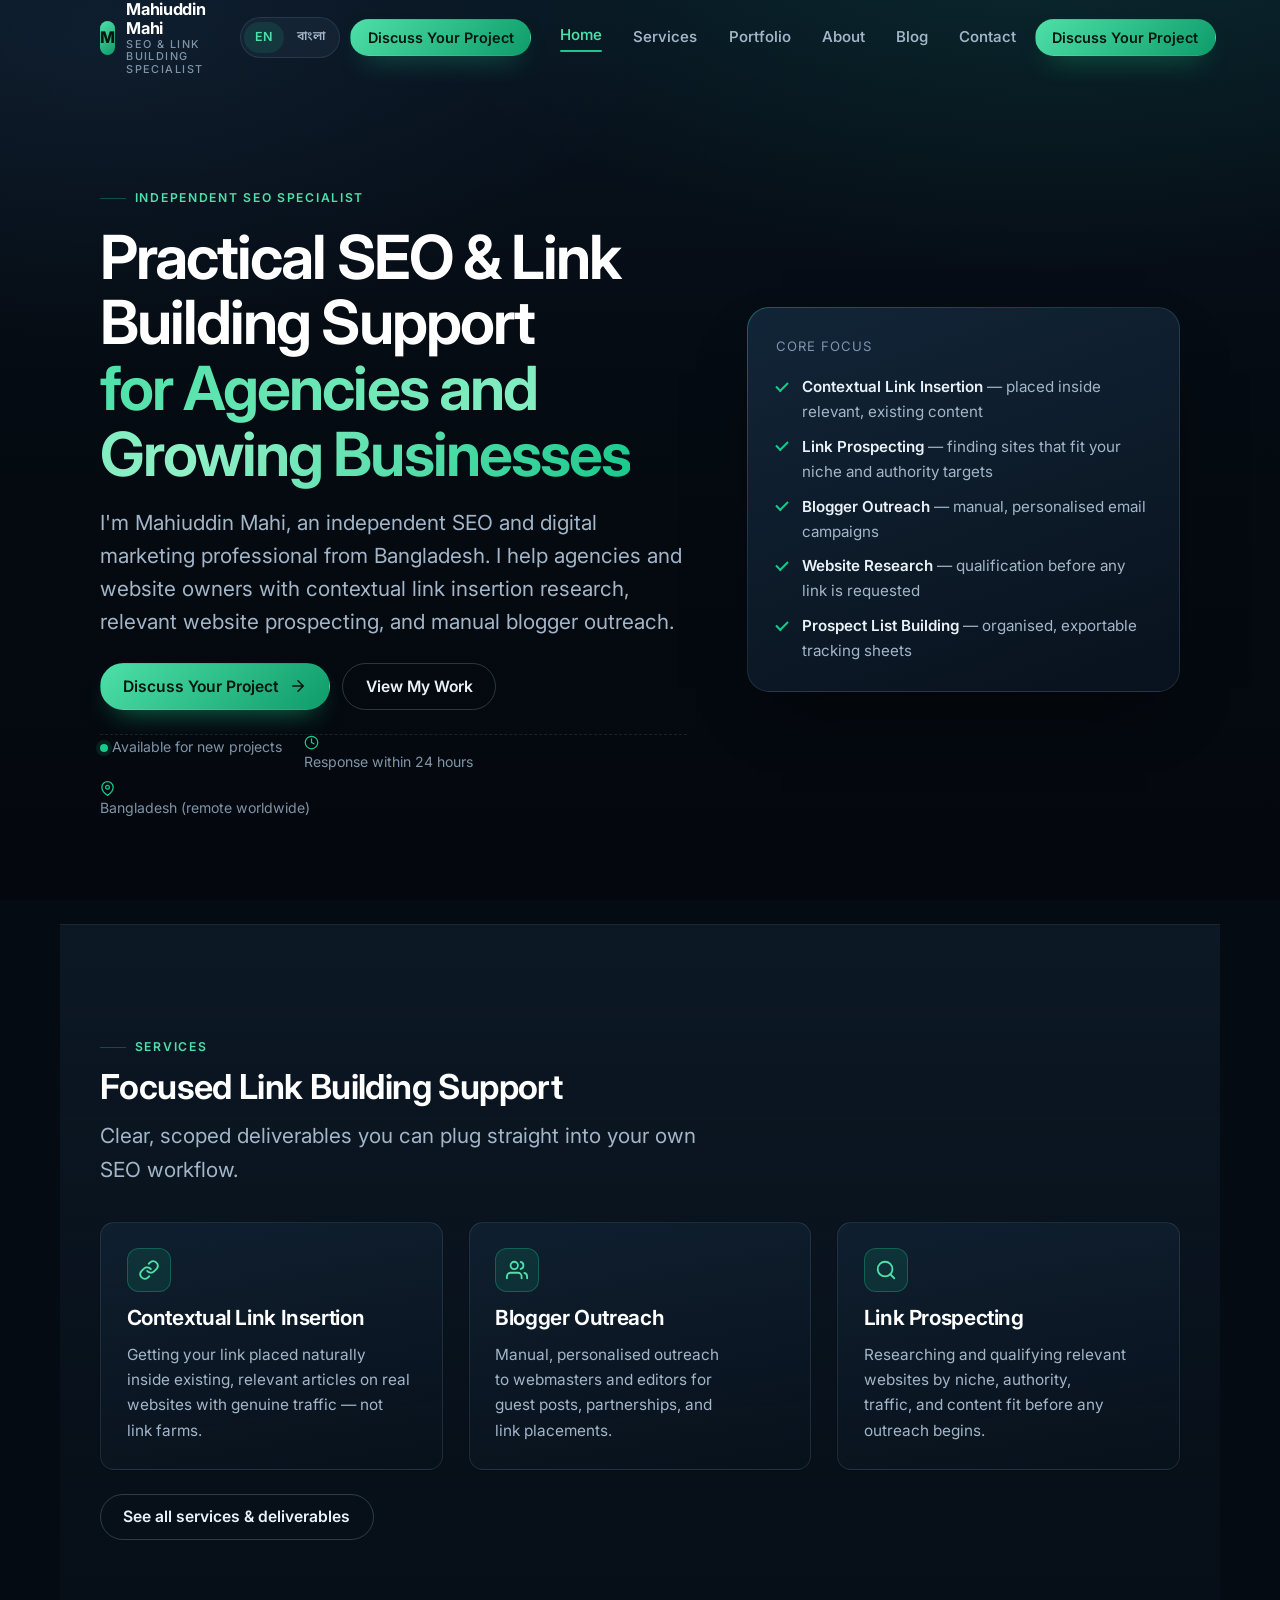
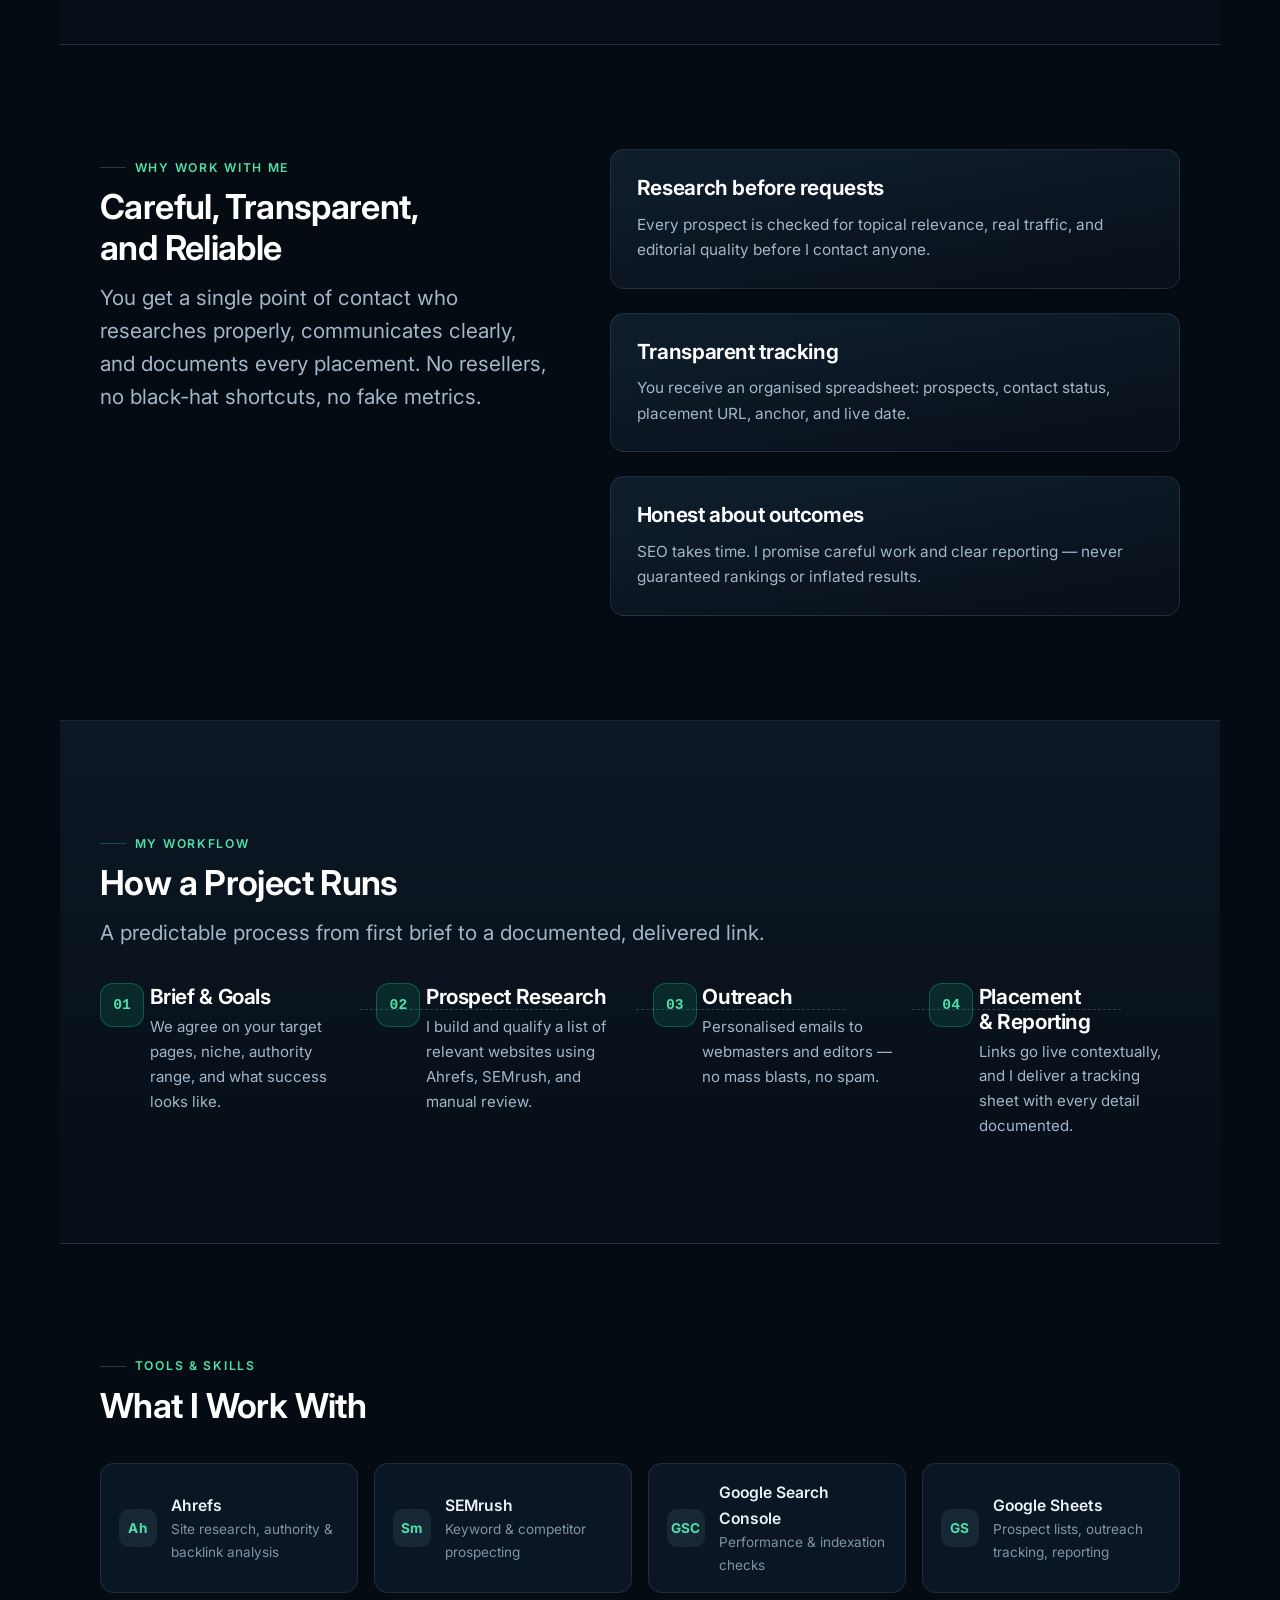
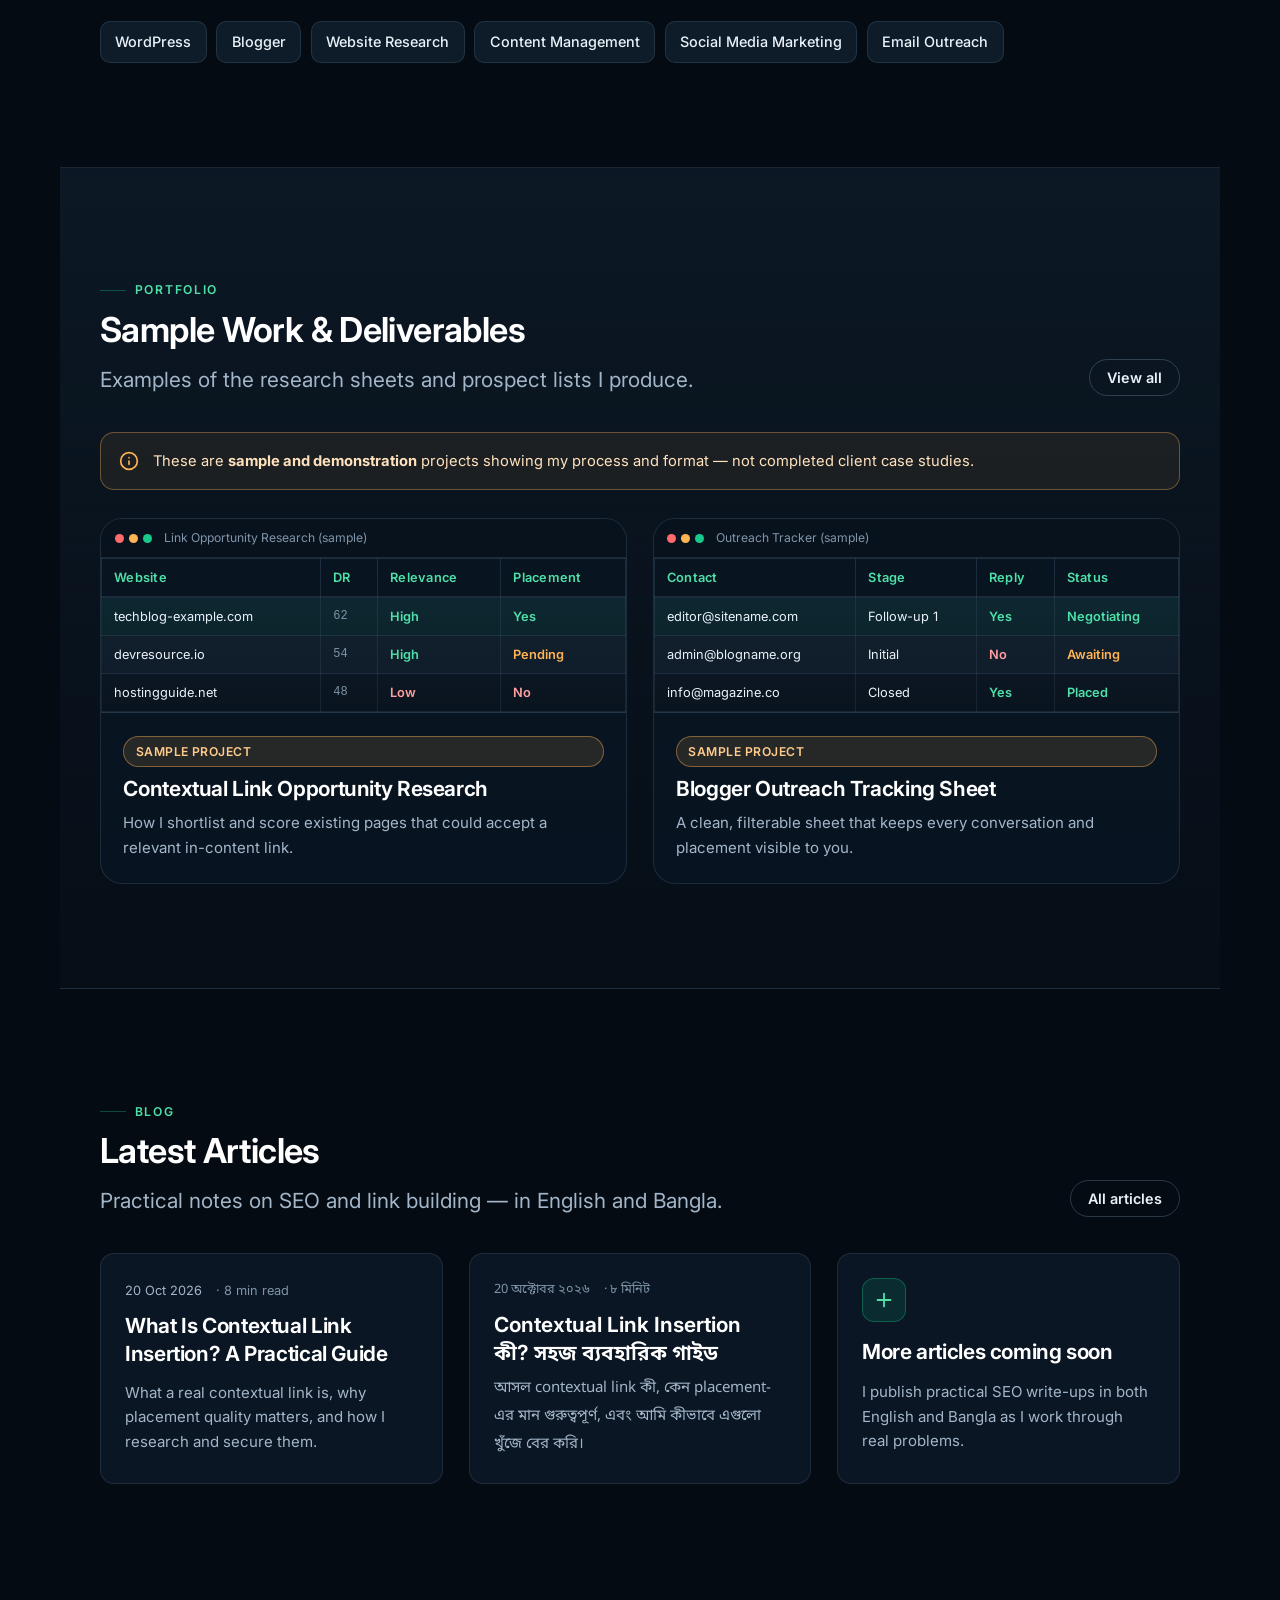
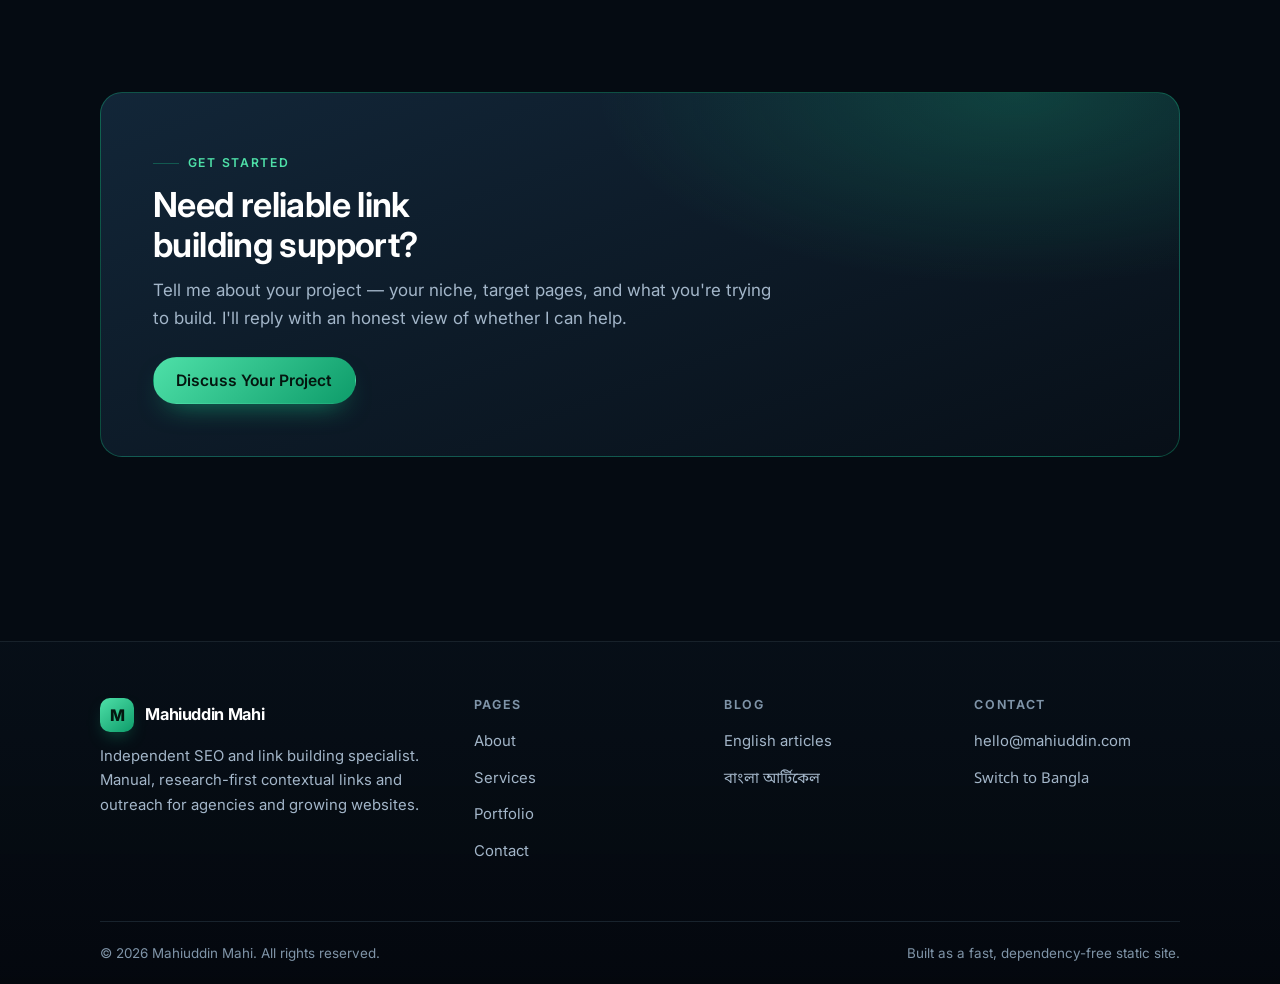
==== index.html @ 1b133613 "Add files via upload" ====
<!DOCTYPE html>
<html lang="en">
<head>
<meta charset="utf-8">
<meta name="viewport" content="width=device-width, initial-scale=1">
<title>Mahiuddin Mahi — SEO &amp; Contextual Link Building Specialist</title>
<meta name="description" content="Independent SEO and link building specialist in Bangladesh. Manual contextual link insertion, blogger outreach and link prospecting for agencies.">
<link rel="canonical" href="https://mahiuddin.com/">

<!-- hreflang for English and Bengali versions -->
<link rel="alternate" hreflang="en" href="https://mahiuddin.com/">
<link rel="alternate" hreflang="bn" href="https://mahiuddin.com/bn/">
<link rel="alternate" hreflang="x-default" href="https://mahiuddin.com/">

<!-- Open Graph -->
<meta property="og:type" content="website">
<meta property="og:url" content="https://mahiuddin.com/">
<meta property="og:title" content="Mahiuddin Mahi — SEO &amp; Contextual Link Building Specialist">
<meta property="og:description" content="Independent SEO and link building specialist. Manual contextual link insertion, blogger outreach, and link prospecting for agencies and growing websites.">
<meta property="og:image" content="https://mahiuddin.com/assets/images/og-image.png">
<meta property="og:image:width" content="2400">
<meta property="og:image:height" content="1260">
<meta property="og:locale" content="en_US">
<meta property="og:locale:alternate" content="bn_BD">
<meta property="og:site_name" content="Mahiuddin Mahi">

<!-- Twitter Card -->
<meta name="twitter:card" content="summary_large_image">
<meta name="twitter:title" content="Mahiuddin Mahi — SEO &amp; Contextual Link Building Specialist">
<meta name="twitter:description" content="Independent SEO and link building specialist. Manual contextual link insertion, blogger outreach, and link prospecting.">
<meta name="twitter:image" content="https://mahiuddin.com/assets/images/og-image.png">

<meta name="theme-color" content="#081320">

<!-- Favicon -->
<link rel="icon" type="image/svg+xml" href="/assets/icons/favicon.svg">

<!-- Structured data: Person + WebSite -->
<script type="application/ld+json">
{
  "@context": "https://schema.org",
  "@graph": [
    {
      "@type": "Person",
      "@id": "https://mahiuddin.com/#person",
      "name": "Mahiuddin Mahi",
      "url": "https://mahiuddin.com/",
      "jobTitle": "SEO and Link Building Specialist",
      "worksFor": { "@id": "https://mahiuddin.com/#website" },
      "knowsAbout": [
        "Contextual Link Insertion", "Link Building", "Blogger Outreach",
        "Link Prospecting", "SEO", "Digital Marketing"
      ]
    },
    {
      "@type": "WebSite",
      "@id": "https://mahiuddin.com/#website",
      "url": "https://mahiuddin.com/",
      "name": "Mahiuddin Mahi",
      "publisher": { "@id": "https://mahiuddin.com/#person" },
      "inLanguage": ["en", "bn"]
    }
  ]
}
</script>

<!-- Fonts -->
<link rel="preconnect" href="https://fonts.googleapis.com">
<link rel="preconnect" href="https://fonts.gstatic.com" crossorigin>
<link href="https://fonts.googleapis.com/css2?family=Inter:wght@400;500;600;700&family=Noto+Sans+Bengali:wght@400;500;600;700&display=swap" rel="stylesheet">

<!-- Stylesheet + scripts (deferred, no build) -->
<link rel="stylesheet" href="/assets/css/style.css">
<script src="/assets/js/config.js" defer></script>
<script src="/assets/js/main.js" defer></script>
</head>

<body>
<a class="skip-link" href="#main">Skip to content</a>

<header class="site-header">
  <nav class="container nav" aria-label="Main navigation">
    <a href="/" class="brand" aria-label="Mahiuddin Mahi — home">
      <span class="brand__mark">M</span>
      <span class="brand__text">
        Mahiuddin Mahi
        <span class="brand__role" data-site="role" data-site-text="visible">SEO &amp; Link Building</span>
      </span>
    </a>

    <div class="nav__actions">
      <span class="lang-switch">
        <a href="/" aria-current="true">EN</a>
        <a href="/bn/" lang="bn">বাংলা</a>
      </span>
      <a href="/contact/" class="btn btn--primary btn--sm">Discuss Your Project</a>
    </div>

    <button class="nav__toggle" aria-expanded="false" aria-controls="nav-list" aria-label="Toggle navigation menu">
      <svg class="icon-open" viewBox="0 0 24 24" fill="none" stroke="currentColor" stroke-width="2" stroke-linecap="round"><path d="M3 6h18M3 12h18M3 18h18"/></svg>
      <svg class="icon-close" viewBox="0 0 24 24" fill="none" stroke="currentColor" stroke-width="2" stroke-linecap="round"><path d="M6 6l12 12M18 6L6 18"/></svg>
    </button>

    <ul class="nav__list" id="nav-list">
      <li><a href="/" class="nav__link" aria-current="page">Home</a></li>
      <li><a href="/services/" class="nav__link">Services</a></li>
      <li><a href="/portfolio/" class="nav__link">Portfolio</a></li>
      <li><a href="/about/" class="nav__link">About</a></li>
      <li><a href="/blog/" class="nav__link">Blog</a></li>
      <li><a href="/contact/" class="nav__link">Contact</a></li>
      <li><a href="/contact/" class="btn btn--primary btn--sm nav__cta">Discuss Your Project</a></li>
      <li>
        <span class="lang-switch">
          <a href="/" aria-current="true">EN</a>
          <a href="/bn/" lang="bn">বাংলা</a>
        </span>
      </li>
    </ul>
  </nav>
</header>

<main id="main">

  <!-- ===== HERO ===== -->
  <section class="hero container">
    <div class="hero__grid">
      <div class="stack">
        <span class="eyebrow">Independent SEO Specialist</span>
        <h1>
          Practical SEO &amp; Link Building Support<br>
          <span class="highlight">for Agencies and Growing Businesses</span>
        </h1>
        <p class="lead">
          I'm Mahiuddin Mahi, an independent SEO and digital marketing professional from Bangladesh.
          I help agencies and website owners with contextual link insertion research, relevant website
          prospecting, and manual blogger outreach.
        </p>

        <div class="btn-row">
          <a href="/contact/" class="btn btn--primary">
            Discuss Your Project
            <svg viewBox="0 0 24 24" fill="none" stroke="currentColor" stroke-width="2" stroke-linecap="round"><path d="M5 12h14M12 5l7 7-7 7"/></svg>
          </a>
          <a href="/portfolio/" class="btn btn--ghost">View My Work</a>
        </div>

        <ul class="hero__meta" role="list">
          <li>
            <span class="status-dot"></span>
            <span>Available for new projects</span>
          </li>
          <li>
            <svg viewBox="0 0 24 24" fill="none" stroke="currentColor" stroke-width="2" stroke-linecap="round"><circle cx="12" cy="12" r="10"/><path d="M12 6v6l4 2"/></svg>
            <span>Response within 24 hours</span>
          </li>
          <li>
            <svg viewBox="0 0 24 24" fill="none" stroke="currentColor" stroke-width="2" stroke-linecap="round"><path d="M21 10c0 7-9 13-9 13s-9-6-9-13a9 9 0 0118 0z"/><circle cx="12" cy="10" r="3"/></svg>
            <span>Bangladesh (remote worldwide)</span>
          </li>
        </ul>
      </div>

      <aside class="hero__panel" aria-label="Focus areas">
        <div class="hero__panel-head">
          <span>Core Focus</span>
        </div>
        <ul class="list-check" role="list">
          <li><strong>Contextual Link Insertion</strong> — placed inside relevant, existing content</li>
          <li><strong>Link Prospecting</strong> — finding sites that fit your niche and authority targets</li>
          <li><strong>Blogger Outreach</strong> — manual, personalised email campaigns</li>
          <li><strong>Website Research</strong> — qualification before any link is requested</li>
          <li><strong>Prospect List Building</strong> — organised, exportable tracking sheets</li>
        </ul>
      </aside>
    </div>
  </section>

  <!-- ===== SERVICES OVERVIEW ===== -->
  <section class="section section--alt container" aria-labelledby="services-heading">
    <div class="section-head">
      <span class="eyebrow">Services</span>
      <h2 id="services-heading">Focused Link Building Support</h2>
      <p class="lead">Clear, scoped deliverables you can plug straight into your own SEO workflow.</p>
    </div>

    <div class="grid grid--3">
      <article class="card card--hover">
        <div class="card__icon">
          <svg viewBox="0 0 24 24" fill="none" stroke="currentColor" stroke-width="2" stroke-linecap="round"><path d="M10 13a5 5 0 007.5.5l3-3a5 5 0 00-7-7l-1.7 1.7"/><path d="M14 11a5 5 0 00-7.5-.5l-3 3a5 5 0 007 7l1.7-1.7"/></svg>
        </div>
        <h3>Contextual Link Insertion</h3>
        <p>Getting your link placed naturally inside existing, relevant articles on real websites with genuine traffic — not link farms.</p>
      </article>

      <article class="card card--hover">
        <div class="card__icon">
          <svg viewBox="0 0 24 24" fill="none" stroke="currentColor" stroke-width="2" stroke-linecap="round"><path d="M17 21v-2a4 4 0 00-4-4H5a4 4 0 00-4 4v2"/><circle cx="9" cy="7" r="4"/><path d="M23 21v-2a4 4 0 00-3-3.87M16 3.13a4 4 0 010 7.75"/></svg>
        </div>
        <h3>Blogger Outreach</h3>
        <p>Manual, personalised outreach to webmasters and editors for guest posts, partnerships, and link placements.</p>
      </article>

      <article class="card card--hover">
        <div class="card__icon">
          <svg viewBox="0 0 24 24" fill="none" stroke="currentColor" stroke-width="2" stroke-linecap="round"><circle cx="11" cy="11" r="8"/><path d="M21 21l-4.35-4.35"/></svg>
        </div>
        <h3>Link Prospecting</h3>
        <p>Researching and qualifying relevant websites by niche, authority, traffic, and content fit before any outreach begins.</p>
      </article>
    </div>

    <div class="btn-row">
      <a href="/services/" class="btn btn--ghost">See all services &amp; deliverables</a>
    </div>
  </section>

  <!-- ===== WHY WORK WITH ME ===== -->
  <section class="section container" aria-labelledby="why-heading">
    <div class="split split--46">
      <div class="section-head">
        <span class="eyebrow">Why Work With Me</span>
        <h2 id="why-heading">Careful, Transparent, and Reliable</h2>
        <p class="lead">
          You get a single point of contact who researches properly, communicates clearly,
          and documents every placement. No resellers, no black-hat shortcuts, no fake metrics.
        </p>
      </div>

      <div class="stack-lg">
        <article class="card">
          <h3>Research before requests</h3>
          <p>Every prospect is checked for topical relevance, real traffic, and editorial quality before I contact anyone.</p>
        </article>
        <article class="card">
          <h3>Transparent tracking</h3>
          <p>You receive an organised spreadsheet: prospects, contact status, placement URL, anchor, and live date.</p>
        </article>
        <article class="card">
          <h3>Honest about outcomes</h3>
          <p>SEO takes time. I promise careful work and clear reporting — never guaranteed rankings or inflated results.</p>
        </article>
      </div>
    </div>
  </section>

  <!-- ===== WORKFLOW ===== -->
  <section class="section section--alt container" aria-labelledby="process-heading">
    <div class="section-head">
      <span class="eyebrow">My Workflow</span>
      <h2 id="process-heading">How a Project Runs</h2>
      <p class="lead">A predictable process from first brief to a documented, delivered link.</p>
    </div>

    <ol class="process" role="list">
      <li class="process__item">
        <span class="process__num" aria-hidden="true"></span>
        <h3>Brief &amp; Goals</h3>
        <p>We agree on your target pages, niche, authority range, and what success looks like.</p>
      </li>
      <li class="process__item">
        <span class="process__num" aria-hidden="true"></span>
        <h3>Prospect Research</h3>
        <p>I build and qualify a list of relevant websites using Ahrefs, SEMrush, and manual review.</p>
      </li>
      <li class="process__item">
        <span class="process__num" aria-hidden="true"></span>
        <h3>Outreach</h3>
        <p>Personalised emails to webmasters and editors — no mass blasts, no spam.</p>
      </li>
      <li class="process__item">
        <span class="process__num" aria-hidden="true"></span>
        <h3>Placement &amp; Reporting</h3>
        <p>Links go live contextually, and I deliver a tracking sheet with every detail documented.</p>
      </li>
    </ol>
  </section>

  <!-- ===== TOOLS & SKILLS ===== -->
  <section class="section container" aria-labelledby="tools-heading">
    <div class="section-head">
      <span class="eyebrow">Tools &amp; Skills</span>
      <h2 id="tools-heading">What I Work With</h2>
    </div>

    <div class="tools">
      <div class="tool">
        <span class="tool__mark">Ah</span>
        <div>
          <div class="tool__name">Ahrefs</div>
          <div class="tool__use">Site research, authority &amp; backlink analysis</div>
        </div>
      </div>
      <div class="tool">
        <span class="tool__mark">Sm</span>
        <div>
          <div class="tool__name">SEMrush</div>
          <div class="tool__use">Keyword &amp; competitor prospecting</div>
        </div>
      </div>
      <div class="tool">
        <span class="tool__mark">GSC</span>
        <div>
          <div class="tool__name">Google Search Console</div>
          <div class="tool__use">Performance &amp; indexation checks</div>
        </div>
      </div>
      <div class="tool">
        <span class="tool__mark">GS</span>
        <div>
          <div class="tool__name">Google Sheets</div>
          <div class="tool__use">Prospect lists, outreach tracking, reporting</div>
        </div>
      </div>
    </div>

    <ul class="chip-group" role="list" aria-label="Additional skills" style="margin-top: 1.75rem;">
      <li class="chip">WordPress</li>
      <li class="chip">Blogger</li>
      <li class="chip">Website Research</li>
      <li class="chip">Content Management</li>
      <li class="chip">Social Media Marketing</li>
      <li class="chip">Email Outreach</li>
    </ul>
  </section>

  <!-- ===== PORTFOLIO PREVIEW ===== -->
  <section class="section section--alt container" aria-labelledby="portfolio-heading">
    <div class="section-head section-head--split">
      <div>
        <span class="eyebrow">Portfolio</span>
        <h2 id="portfolio-heading">Sample Work &amp; Deliverables</h2>
        <p class="lead">Examples of the research sheets and prospect lists I produce.</p>
      </div>
      <a href="/portfolio/" class="btn btn--ghost btn--sm">View all</a>
    </div>

    <div class="note">
      <svg viewBox="0 0 24 24" fill="none" stroke="currentColor" stroke-width="2" stroke-linecap="round"><circle cx="12" cy="12" r="10"/><path d="M12 16v-4M12 8h.01"/></svg>
      <span>These are <strong>sample and demonstration</strong> projects showing my process and format — not completed client case studies.</span>
    </div>

    <div class="grid grid--2" style="margin-top: 1.75rem;">
      <article class="work-card">
        <div class="sheet">
          <div class="sheet__bar">
            <span class="sheet__dots"><i></i><i></i><i></i></span>
            Link Opportunity Research (sample)
          </div>
          <div class="sheet__scroll">
            <table>
              <caption>Sample contextual link opportunity research spreadsheet</caption>
              <thead>
                <tr><th>Website</th><th>DR</th><th>Relevance</th><th>Placement</th></tr>
              </thead>
              <tbody>
                <tr class="row-hl"><td>techblog-example.com</td><td class="num">62</td><td class="yes">High</td><td class="yes">Yes</td></tr>
                <tr><td>devresource.io</td><td class="num">54</td><td class="yes">High</td><td class="maybe">Pending</td></tr>
                <tr><td>hostingguide.net</td><td class="num">48</td><td class="no">Low</td><td class="no">No</td></tr>
              </tbody>
            </table>
          </div>
        </div>
        <div class="work-card__body">
          <span class="badge badge--sample">Sample Project</span>
          <h3>Contextual Link Opportunity Research</h3>
          <p>How I shortlist and score existing pages that could accept a relevant in-content link.</p>
        </div>
      </article>

      <article class="work-card">
        <div class="sheet">
          <div class="sheet__bar">
            <span class="sheet__dots"><i></i><i></i><i></i></span>
            Outreach Tracker (sample)
          </div>
          <div class="sheet__scroll">
            <table>
              <caption>Sample blogger outreach tracking spreadsheet</caption>
              <thead>
                <tr><th>Contact</th><th>Stage</th><th>Reply</th><th>Status</th></tr>
              </thead>
              <tbody>
                <tr class="row-hl"><td>editor@sitename.com</td><td>Follow-up 1</td><td class="yes">Yes</td><td class="yes">Negotiating</td></tr>
                <tr><td>admin@blogname.org</td><td>Initial</td><td class="no">No</td><td class="maybe">Awaiting</td></tr>
                <tr><td>info@magazine.co</td><td>Closed</td><td class="yes">Yes</td><td class="yes">Placed</td></tr>
              </tbody>
            </table>
          </div>
        </div>
        <div class="work-card__body">
          <span class="badge badge--sample">Sample Project</span>
          <h3>Blogger Outreach Tracking Sheet</h3>
          <p>A clean, filterable sheet that keeps every conversation and placement visible to you.</p>
        </div>
      </article>
    </div>
  </section>

  <!-- ===== LATEST FROM THE BLOG ===== -->
  <section class="section container" aria-labelledby="blog-heading">
    <div class="section-head section-head--split">
      <div>
        <span class="eyebrow">Blog</span>
        <h2 id="blog-heading">Latest Articles</h2>
        <p class="lead">Practical notes on SEO and link building — in English and Bangla.</p>
      </div>
      <a href="/blog/" class="btn btn--ghost btn--sm">All articles</a>
    </div>

    <div class="grid grid--3">
      <article class="post-card">
        <div class="post-meta">
          <time datetime="2026-10-20">20 Oct 2026</time>
          <span>· 8 min read</span>
        </div>
        <h3><a href="/blog/contextual-link-insertion/">What Is Contextual Link Insertion? A Practical Guide</a></h3>
        <p>What a real contextual link is, why placement quality matters, and how I research and secure them.</p>
      </article>

      <article class="post-card" lang="bn">
        <div class="post-meta">
          <span>20 অক্টোবর ২০২৬</span>
          <span>· ৮ মিনিট</span>
        </div>
        <h3><a href="/bn/blog/contextual-link-insertion/">Contextual Link Insertion কী? সহজ ব্যবহারিক গাইড</a></h3>
        <p>আসল contextual link কী, কেন placement-এর মান গুরুত্বপূর্ণ, এবং আমি কীভাবে এগুলো খুঁজে বের করি।</p>
      </article>

      <article class="post-card">
        <div class="card__icon">
          <svg viewBox="0 0 24 24" fill="none" stroke="currentColor" stroke-width="2" stroke-linecap="round"><path d="M12 5v14M5 12h14"/></svg>
        </div>
        <h3>More articles coming soon</h3>
        <p>I publish practical SEO write-ups in both English and Bangla as I work through real problems.</p>
      </article>
    </div>
  </section>

  <!-- ===== FINAL CONTACT CTA ===== -->
  <section class="section container">
    <div class="cta-band">
      <span class="eyebrow">Get Started</span>
      <h2 style="margin-block: 0.7rem 0;">Need reliable link building support?</h2>
      <p>Tell me about your project — your niche, target pages, and what you're trying to build. I'll reply with an honest view of whether I can help.</p>
      <div class="btn-row">
        <a href="/contact/" class="btn btn--primary">Discuss Your Project</a>
        <a href="https://www.fiverr.com/" class="btn btn--ghost" data-social="fiverrUrl" data-hide-if-empty rel="noopener nofollow">Order via Fiverr</a>
      </div>
    </div>
  </section>

</main>

<footer class="site-footer">
  <div class="container">
    <div class="footer__grid">
      <div class="footer__about">
        <a href="/" class="brand">
          <span class="brand__mark">M</span>
          <span class="brand__text">Mahiuddin Mahi</span>
        </a>
        <p>Independent SEO and link building specialist. Manual, research-first contextual links and outreach for agencies and growing websites.</p>
      </div>

      <div class="footer">
        <h3>Pages</h3>
        <ul class="footer__links">
          <li><a href="/about/">About</a></li>
          <li><a href="/services/">Services</a></li>
          <li><a href="/portfolio/">Portfolio</a></li>
          <li><a href="/contact/">Contact</a></li>
        </ul>
      </div>

      <div class="footer">
        <h3>Blog</h3>
        <ul class="footer__links">
          <li><a href="/blog/">English articles</a></li>
          <li><a href="/bn/blog/" lang="bn">বাংলা আর্টিকেল</a></li>
        </ul>
      </div>

      <div class="footer">
        <h3>Contact</h3>
        <ul class="footer__links">
          <li><a href="mailto:hello@mahiuddin.com" data-site="email" data-site-text="visible">hello@mahiuddin.com</a></li>
          <li><a href="https://www.fiverr.com/" data-social="fiverrUrl" data-hide-if-empty rel="noopener nofollow">Fiverr profile</a></li>
          <li><a href="/bn/" lang="bn">Switch to Bangla</a></li>
        </ul>
      </div>
    </div>

    <div class="footer__bottom">
      <p>© <span data-year>2026</span> Mahiuddin Mahi. All rights reserved.</p>
      <p>Built as a fast, dependency-free static site.</p>
    </div>
  </div>
</footer>

</body>
</html>
---- assets/css/style.css ----
/* ==========================================================================
   Mahiuddin Mahi — SEO & Link Building consultant site
   Single stylesheet, mobile-first. Sections:
   1 Tokens  2 Reset  3 Base type  4 Layout  5 Buttons/badges  6 Header/nav
   7 Hero  8 Cards/services  9 Why-me + process  10 Tools  11 Portfolio/sheets
   12 Blog  13 Article  14 Contact form  15 Footer  16 404/misc  17 Motion
   ========================================================================== */

/* --------------------------------------------------------------------------
   1. Design tokens
   -------------------------------------------------------------------------- */
:root {
  /* Surfaces */
  --navy-950: #050b12;
  --navy-900: #081320;
  --navy-850: #0b1a29;
  --navy-800: #0f2233;
  --surface: #0d1b2a;
  --surface-2: #122334;
  --border: rgba(151, 187, 220, 0.14);
  --border-strong: rgba(151, 187, 220, 0.26);

  /* Text */
  --text: #eaf2f9;
  --text-muted: #a3b6c9;
  --text-dim: #7f94a8;

  /* Accent */
  --accent: #17c98b;
  --accent-bright: #4ee0a8;
  --accent-deep: #0e9c6a;
  --accent-soft: rgba(23, 201, 139, 0.12);
  --accent-line: rgba(23, 201, 139, 0.32);

  /* Support (used sparingly) */
  --info: #6bb8ff;
  --warn: #ffb454;

  /* Type */
  --font-body: "Inter", "Noto Sans Bengali", -apple-system, BlinkMacSystemFont,
    "Segoe UI", Roboto, Helvetica, Arial, sans-serif;
  --font-display: "Inter", "Noto Sans Bengali", -apple-system, BlinkMacSystemFont,
    "Segoe UI", Roboto, Helvetica, Arial, sans-serif;
  --font-bengali: "Noto Sans Bengali", "Inter", sans-serif;
  --font-mono: "JetBrains Mono", ui-monospace, SFMono-Regular, Menlo, Consolas, monospace;

  --step--1: clamp(0.83rem, 0.8rem + 0.1vw, 0.89rem);
  --step-0: clamp(1rem, 0.97rem + 0.15vw, 1.06rem);
  --step-1: clamp(1.12rem, 1.06rem + 0.3vw, 1.3rem);
  --step-2: clamp(1.3rem, 1.18rem + 0.6vw, 1.65rem);
  --step-3: clamp(1.55rem, 1.32rem + 1.1vw, 2.15rem);
  --step-4: clamp(1.9rem, 1.5rem + 1.9vw, 2.9rem);
  --step-5: clamp(2.2rem, 1.6rem + 2.9vw, 3.8rem);

  /* Spacing */
  --sp-2xs: 0.375rem;
  --sp-xs: 0.625rem;
  --sp-sm: 1rem;
  --sp-md: 1.5rem;
  --sp-lg: 2.25rem;
  --sp-xl: 3.25rem;
  --sp-2xl: 4.75rem;

  /* Radius & shadow */
  --radius-sm: 8px;
  --radius: 14px;
  --radius-lg: 22px;
  --shadow-sm: 0 1px 2px rgba(0, 0, 0, 0.28);
  --shadow: 0 14px 34px -18px rgba(0, 0, 0, 0.65);
  --shadow-lg: 0 30px 70px -35px rgba(0, 0, 0, 0.8);

  /* Layout */
  --container: 1160px;
  --container-narrow: 780px;
  --gutter: clamp(1.15rem, 1rem + 2.2vw, 2.5rem);
  --header-h: 70px;
}

/* --------------------------------------------------------------------------
   2. Reset
   -------------------------------------------------------------------------- */
*,
*::before,
*::after { box-sizing: border-box; }

* { margin: 0; }

html {
  -webkit-text-size-adjust: 100%;
  scroll-behavior: smooth;
  scroll-padding-top: calc(var(--header-h) + 24px);
}

body {
  min-height: 100vh;
  background-color: var(--navy-950);
  color: var(--text);
  font-family: var(--font-body);
  font-size: var(--step-0);
  line-height: 1.65;
  font-weight: 400;
  -webkit-font-smoothing: antialiased;
  text-rendering: optimizeLegibility;
  overflow-x: hidden;
}

/* Ambient page glow — one fixed layer, no extra requests */
body::before {
  content: "";
  position: fixed;
  inset: 0;
  z-index: -1;
  pointer-events: none;
  background:
    radial-gradient(1100px 620px at 82% -12%, rgba(23, 201, 139, 0.13), transparent 62%),
    radial-gradient(900px 520px at 8% 4%, rgba(107, 184, 255, 0.07), transparent 60%),
    linear-gradient(180deg, var(--navy-900) 0%, var(--navy-950) 42%, #04080e 100%);
}

img,
svg,
video {
  display: block;
  max-width: 100%;
  height: auto;
}

input,
button,
select,
textarea {
  font: inherit;
  color: inherit;
}

button { background: none; border: 0; cursor: pointer; }

ul[class],
ol[class] { list-style: none; padding: 0; }

a { color: var(--accent-bright); text-decoration-color: var(--accent-line); }
a:hover { color: #7cf3c4; }

h1, h2, h3, h4 {
  font-family: var(--font-display);
  font-weight: 650;
  line-height: 1.18;
  letter-spacing: -0.018em;
  color: #fff;
  text-wrap: balance;
}

p { text-wrap: pretty; }

/* --------------------------------------------------------------------------
   3. Base typography helpers
   -------------------------------------------------------------------------- */
[lang="bn"],
.lang-bn {
  font-family: var(--font-bengali);
  line-height: 1.85;
  letter-spacing: 0;
}
[lang="bn"] h1, [lang="bn"] h2, [lang="bn"] h3, [lang="bn"] h4 { letter-spacing: 0; }

.lead {
  font-size: var(--step-1);
  color: var(--text-muted);
  line-height: 1.6;
  max-width: 62ch;
}

.muted { color: var(--text-muted); }
.dim { color: var(--text-dim); }
.nowrap { white-space: nowrap; }
.mono { font-family: var(--font-mono); font-size: 0.92em; }
.accent-text { color: var(--accent-bright); }

.eyebrow {
  display: inline-flex;
  align-items: center;
  gap: 0.55rem;
  font-size: 0.76rem;
  font-weight: 600;
  letter-spacing: 0.14em;
  text-transform: uppercase;
  color: var(--accent-bright);
}
.eyebrow::before {
  content: "";
  width: 26px;
  height: 1px;
  background: var(--accent-line);
}
[lang="bn"] .eyebrow { letter-spacing: 0.06em; text-transform: none; }

/* --------------------------------------------------------------------------
   4. Layout
   -------------------------------------------------------------------------- */
.container {
  width: 100%;
  max-width: var(--container);
  margin-inline: auto;
  padding-inline: var(--gutter);
}
.container--narrow { max-width: var(--container-narrow); }

.section { padding-block: clamp(3.5rem, 2.2rem + 6vw, 6.5rem); }
.section--tight { padding-block: clamp(2.5rem, 1.6rem + 4vw, 4.25rem); }
.section--alt {
  background:
    linear-gradient(180deg, rgba(18, 35, 52, 0.55), rgba(13, 27, 42, 0.2));
  border-block: 1px solid var(--border);
}

.section-head { max-width: 66ch; margin-bottom: var(--sp-lg); }
.section-head h2 { font-size: var(--step-3); margin-block: 0.6rem 0.75rem; }
.section-head--split {
  display: grid;
  gap: var(--sp-sm);
  align-items: end;
  max-width: none;
}
@media (min-width: 900px) {
  .section-head--split { grid-template-columns: 1fr auto; }
}

.grid { display: grid; gap: clamp(1rem, 0.6rem + 1.6vw, 1.6rem); }
.grid--2 { grid-template-columns: repeat(auto-fit, minmax(min(100%, 300px), 1fr)); }
.grid--3 { grid-template-columns: repeat(auto-fit, minmax(min(100%, 285px), 1fr)); }
.grid--4 { grid-template-columns: repeat(auto-fit, minmax(min(100%, 210px), 1fr)); }

.split {
  display: grid;
  gap: clamp(1.75rem, 1rem + 3vw, 3.5rem);
  align-items: start;
}
@media (min-width: 940px) {
  .split--64 { grid-template-columns: 1.35fr 1fr; }
  .split--46 { grid-template-columns: 1fr 1.25fr; }
}

.stack > * + * { margin-top: var(--sp-sm); }
.stack-lg > * + * { margin-top: var(--sp-md); }
.center { text-align: center; }
.center .lead, .center p { margin-inline: auto; }

/* Page banner used on inner pages */
.page-banner {
  padding-block: clamp(3rem, 2rem + 5vw, 5rem) clamp(1.5rem, 1rem + 2vw, 2.5rem);
  border-bottom: 1px solid var(--border);
  background:
    linear-gradient(180deg, rgba(23, 201, 139, 0.07), transparent 70%);
}
.page-banner h1 {
  font-size: var(--step-4);
  margin-block: 0.85rem 1rem;
}
.page-banner .lead { font-size: var(--step-1); }

/* --------------------------------------------------------------------------
   5. Buttons, badges, chips
   -------------------------------------------------------------------------- */
.btn {
  --btn-bg: transparent;
  --btn-fg: var(--text);
  --btn-bd: var(--border-strong);
  display: inline-flex;
  align-items: center;
  justify-content: center;
  gap: 0.6rem;
  padding: 0.86rem 1.4rem;
  border: 1px solid var(--btn-bd);
  border-radius: 999px;
  background: var(--btn-bg);
  color: var(--btn-fg);
  font-size: 0.98rem;
  font-weight: 600;
  line-height: 1.1;
  text-decoration: none;
  white-space: nowrap;
  transition: transform 0.18s ease, box-shadow 0.22s ease,
    background-color 0.22s ease, border-color 0.22s ease, color 0.22s ease;
}
.btn:hover { transform: translateY(-2px); }
.btn:focus-visible {
  outline: 2px solid var(--accent-bright);
  outline-offset: 3px;
}
.btn svg { width: 18px; height: 18px; flex: none; }

.btn--primary {
  --btn-fg: #04160f;
  --btn-bd: transparent;
  background-image: linear-gradient(135deg, var(--accent-bright), var(--accent-deep));
  box-shadow: 0 12px 28px -14px rgba(23, 201, 139, 0.75);
}
.btn--primary:hover { color: #04160f; box-shadow: 0 18px 34px -14px rgba(23, 201, 139, 0.85); }

.btn--ghost { --btn-fg: var(--text); }
.btn--ghost:hover { border-color: var(--accent-line); background: var(--accent-soft); color: #fff; }

.btn--sm { padding: 0.6rem 1.05rem; font-size: 0.9rem; }
.btn--block { width: 100%; }

.btn-row {
  display: flex;
  flex-wrap: wrap;
  gap: 0.75rem;
  margin-top: var(--sp-md);
}

.badge {
  display: inline-flex;
  align-items: center;
  gap: 0.4rem;
  padding: 0.3rem 0.7rem;
  border: 1px solid var(--border-strong);
  border-radius: 999px;
  background: rgba(151, 187, 220, 0.08);
  font-size: 0.76rem;
  font-weight: 600;
  letter-spacing: 0.04em;
  color: var(--text-muted);
  text-transform: uppercase;
}
.badge--sample {
  border-color: rgba(255, 180, 84, 0.42);
  background: rgba(255, 180, 84, 0.12);
  color: #ffcb8a;
}
.badge--live {
  border-color: var(--accent-line);
  background: var(--accent-soft);
  color: var(--accent-bright);
}

.chip {
  display: inline-flex;
  align-items: center;
  gap: 0.45rem;
  padding: 0.5rem 0.9rem;
  border: 1px solid var(--border);
  border-radius: 10px;
  background: rgba(18, 35, 52, 0.72);
  font-size: 0.9rem;
  font-weight: 500;
  color: var(--text);
  transition: border-color 0.2s ease, transform 0.2s ease;
}
.chip:hover { border-color: var(--accent-line); transform: translateY(-2px); }
.chip-group {
  display: flex;
  flex-wrap: wrap;
  gap: 0.6rem;
}

/* --------------------------------------------------------------------------
   6. Header & navigation
   -------------------------------------------------------------------------- */
.skip-link {
  position: absolute;
  left: 1rem;
  top: -100px;
  z-index: 200;
  padding: 0.7rem 1.1rem;
  border-radius: 0 0 10px 10px;
  background: var(--accent);
  color: #04160f;
  font-weight: 700;
  text-decoration: none;
  transition: top 0.2s ease;
}
.skip-link:focus { top: 0; }

.site-header {
  position: sticky;
  top: 0;
  z-index: 100;
  border-bottom: 1px solid transparent;
  transition: background-color 0.3s ease, border-color 0.3s ease,
    box-shadow 0.3s ease;
}
.site-header::after {
  content: "";
  position: absolute;
  inset: 0;
  z-index: -1;
  backdrop-filter: blur(14px);
  -webkit-backdrop-filter: blur(14px);
  background: rgba(5, 11, 18, 0.55);
  opacity: 0;
  transition: opacity 0.3s ease;
}
.site-header.is-scrolled {
  border-bottom-color: var(--border);
  box-shadow: 0 10px 30px -22px rgba(0, 0, 0, 0.9);
}
.site-header.is-scrolled::after { opacity: 1; }

.nav {
  display: flex;
  align-items: center;
  justify-content: space-between;
  gap: var(--sp-sm);
  min-height: var(--header-h);
}

.brand {
  display: inline-flex;
  align-items: center;
  gap: 0.7rem;
  text-decoration: none;
  color: #fff;
  font-weight: 700;
  letter-spacing: -0.02em;
}
.brand:hover { color: #fff; }
.brand__mark {
  display: grid;
  place-items: center;
  width: 34px;
  height: 34px;
  border-radius: 10px;
  background-image: linear-gradient(140deg, var(--accent-bright), var(--accent-deep));
  color: #04160f;
  font-size: 1rem;
  font-weight: 800;
  box-shadow: 0 8px 20px -10px rgba(23, 201, 139, 0.9);
}
.brand__text { display: grid; line-height: 1.15; font-size: 1.02rem; }
.brand__role {
  font-size: 0.68rem;
  font-weight: 500;
  letter-spacing: 0.13em;
  text-transform: uppercase;
  color: var(--text-dim);
}
[lang="bn"] .brand__role { text-transform: none; letter-spacing: 0; }

.nav__toggle {
  display: inline-flex;
  align-items: center;
  justify-content: center;
  width: 44px;
  height: 44px;
  border: 1px solid var(--border-strong);
  border-radius: 12px;
  color: var(--text);
}
.nav__toggle:hover { border-color: var(--accent-line); }
.nav__toggle svg { width: 22px; height: 22px; }
.nav__toggle .icon-close { display: none; }
.nav__toggle[aria-expanded="true"] .icon-open { display: none; }
.nav__toggle[aria-expanded="true"] .icon-close { display: block; }

.nav__list {
  display: none;
  align-items: center;
  gap: 0.35rem;
}
.nav__list.is-open { display: flex; }
.nav__link {
  display: block;
  padding: 0.5rem 0.8rem;
  border-radius: 9px;
  color: var(--text-muted);
  font-size: 0.94rem;
  font-weight: 550;
  text-decoration: none;
  transition: color 0.18s ease, background-color 0.18s ease;
}
.nav__link:hover { color: #fff; background: rgba(151, 187, 220, 0.08); }
.nav__link[aria-current="page"] { color: var(--accent-bright); }
.nav__link[aria-current="page"]::after {
  content: "";
  display: block;
  height: 2px;
  margin-top: 3px;
  border-radius: 2px;
  background: var(--accent);
}
.nav__actions { display: none; align-items: center; gap: 0.6rem; }

/* Language switch pill */
.lang-switch {
  display: inline-flex;
  align-items: center;
  gap: 0.15rem;
  padding: 3px;
  border: 1px solid var(--border);
  border-radius: 999px;
  background: rgba(151, 187, 220, 0.06);
}
.lang-switch a {
  padding: 0.3rem 0.7rem;
  border-radius: 999px;
  font-size: 0.78rem;
  font-weight: 600;
  color: var(--text-muted);
  text-decoration: none;
}
.lang-switch a[aria-current="true"] {
  background: var(--accent-soft);
  color: var(--accent-bright);
}

/* Mobile drawer */
@media (max-width: 999px) {
  .nav__list {
    position: fixed;
    inset: var(--header-h) 0 auto 0;
    z-index: 90;
    display: none;
    flex-direction: column;
    align-items: stretch;
    gap: 0.15rem;
    max-height: calc(100dvh - var(--header-h));
    overflow-y: auto;
    padding: 1rem var(--gutter) 1.6rem;
    border-bottom: 1px solid var(--border);
    background: rgba(6, 13, 21, 0.97);
    backdrop-filter: blur(16px);
    -webkit-backdrop-filter: blur(16px);
  }
  .nav__list.is-open { display: flex; }
  .nav__link {
    padding: 0.9rem 0.4rem;
    font-size: 1.05rem;
    border-bottom: 1px solid rgba(151, 187, 220, 0.08);
  }
  .nav__link[aria-current="page"]::after { display: none; }
  .nav__list .nav__cta { margin-top: 1rem; }
  .nav__list .lang-switch { margin-top: 0.75rem; align-self: flex-start; }
  .nav__cta-desktop { display: none; }
}

@media (min-width: 1000px) {
  .nav__toggle { display: none; }
  .nav__list { display: flex; }
  .nav__actions { display: flex; }
  .nav__list .lang-switch { display: none; }
}

/* --------------------------------------------------------------------------
   7. Hero
   -------------------------------------------------------------------------- */
.hero { position: relative; padding-block: clamp(3rem, 1.5rem + 7vw, 6.5rem); }
.hero__grid {
  display: grid;
  gap: clamp(2rem, 1.4rem + 3vw, 3.75rem);
  align-items: center;
}
@media (min-width: 1000px) {
  .hero__grid { grid-template-columns: 1.15fr 0.85fr; }
}

.hero h1 {
  font-size: var(--step-5);
  line-height: 1.08;
  letter-spacing: -0.032em;
  margin-block: 1rem 1.15rem;
}
.hero h1 .highlight {
  background-image: linear-gradient(120deg, var(--accent-bright), #8ff0c6 55%, var(--accent));
  -webkit-background-clip: text;
  background-clip: text;
  color: transparent;
}
.hero .lead { margin-bottom: 0.35rem; }

.hero__meta {
  display: flex;
  flex-wrap: wrap;
  gap: 0.5rem 1.4rem;
  margin-top: var(--sp-md);
  padding-top: var(--sp-md);
  border-top: 1px dashed var(--border);
  font-size: 0.88rem;
  color: var(--text-dim);
}
.hero__meta span { display: inline-flex; align-items: center; gap: 0.45rem; }
.hero__meta svg { width: 15px; height: 15px; color: var(--accent); }

/* Hero side panel */
.hero__panel {
  position: relative;
  border: 1px solid var(--border);
  border-radius: var(--radius-lg);
  background: linear-gradient(160deg, rgba(19, 40, 59, 0.92), rgba(9, 19, 30, 0.92));
  box-shadow: var(--shadow-lg);
  padding: clamp(1.15rem, 0.8rem + 1.4vw, 1.75rem);
}
.hero__panel::before {
  content: "";
  position: absolute;
  inset: -1px;
  border-radius: inherit;
  padding: 1px;
  background: linear-gradient(150deg, var(--accent-line), transparent 45%);
  -webkit-mask: linear-gradient(#000 0 0) content-box, linear-gradient(#000 0 0);
  -webkit-mask-composite: xor;
  mask-composite: exclude;
  pointer-events: none;
}
.hero__panel-head {
  display: flex;
  align-items: center;
  justify-content: space-between;
  gap: 1rem;
  margin-bottom: 1rem;
  font-size: 0.82rem;
  letter-spacing: 0.08em;
  text-transform: uppercase;
  color: var(--text-dim);
}
[lang="bn"] .hero__panel-head { text-transform: none; letter-spacing: 0; }

/* Availability card */
.status-dot {
  width: 8px;
  height: 8px;
  border-radius: 50%;
  background: var(--accent);
  box-shadow: 0 0 0 4px var(--accent-soft);
  flex: none;
}
@media (prefers-reduced-motion: no-preference) {
  .status-dot { animation: pulse 2.4s ease-in-out infinite; }
}
@keyframes pulse {
  0%, 100% { box-shadow: 0 0 0 3px var(--accent-soft); }
  50% { box-shadow: 0 0 0 7px rgba(23, 201, 139, 0.06); }
}

/* --------------------------------------------------------------------------
   8. Cards & services
   -------------------------------------------------------------------------- */
.card {
  position: relative;
  display: flex;
  flex-direction: column;
  gap: 0.7rem;
  padding: clamp(1.15rem, 0.9rem + 1vw, 1.6rem);
  border: 1px solid var(--border);
  border-radius: var(--radius);
  background: linear-gradient(170deg, rgba(18, 35, 52, 0.8), rgba(9, 18, 28, 0.72));
  box-shadow: var(--shadow-sm);
  transition: border-color 0.25s ease, transform 0.25s ease, box-shadow 0.25s ease;
}
.card--hover:hover {
  transform: translateY(-4px);
  border-color: var(--accent-line);
  box-shadow: var(--shadow);
}
.card h3 { font-size: var(--step-1); }
.card p { color: var(--text-muted); font-size: 0.96rem; }
.card__icon {
  display: grid;
  place-items: center;
  width: 44px;
  height: 44px;
  margin-bottom: 0.15rem;
  border: 1px solid var(--accent-line);
  border-radius: 12px;
  background: var(--accent-soft);
  color: var(--accent-bright);
}
.card__icon svg { width: 22px; height: 22px; }
.card__link {
  margin-top: auto;
  display: inline-flex;
  align-items: center;
  gap: 0.4rem;
  font-size: 0.92rem;
  font-weight: 600;
  text-decoration: none;
}
.card__link svg { width: 15px; height: 15px; transition: transform 0.2s ease; }
.card__link:hover svg { transform: translateX(4px); }
.card--numbered { padding-top: 2.9rem; }
.card__num {
  position: absolute;
  top: 1.05rem;
  left: clamp(1.15rem, 0.9rem + 1vw, 1.6rem);
  font-family: var(--font-mono);
  font-size: 0.8rem;
  font-weight: 700;
  color: var(--accent);
  letter-spacing: 0.08em;
}

.list-check { display: grid; gap: 0.6rem; }
.list-check li {
  position: relative;
  padding-left: 1.65rem;
  color: var(--text-muted);
  font-size: 0.95rem;
}
.list-check li::before {
  content: "";
  position: absolute;
  left: 0;
  top: 0.5em;
  width: 12px;
  height: 7px;
  border-left: 2px solid var(--accent);
  border-bottom: 2px solid var(--accent);
  transform: rotate(-45deg);
}
.list-check li strong { color: var(--text); font-weight: 600; }

/* Service detail block */
.service-block {
  display: grid;
  gap: var(--sp-md);
  padding: clamp(1.4rem, 1rem + 2vw, 2.25rem);
  border: 1px solid var(--border);
  border-radius: var(--radius-lg);
  background: linear-gradient(165deg, rgba(18, 35, 52, 0.7), rgba(8, 16, 25, 0.6));
  scroll-margin-top: calc(var(--header-h) + 20px);
}
.service-block + .service-block { margin-top: clamp(1.25rem, 0.8rem + 1.6vw, 2rem); }
.service-block__head {
  display: flex;
  align-items: flex-start;
  gap: 1rem;
  flex-wrap: wrap;
}
.service-block__head h2,
.service-block__head h3 { font-size: var(--step-2); flex: 1 1 260px; }
.service-block__grid {
  display: grid;
  gap: clamp(1rem, 0.7rem + 1.4vw, 1.75rem);
}
@media (min-width: 860px) {
  .service-block__grid { grid-template-columns: repeat(2, 1fr); }
}
.service-block__grid > div h3 {
  font-size: 0.8rem;
  letter-spacing: 0.1em;
  text-transform: uppercase;
  color: var(--accent-bright);
  margin-bottom: 0.55rem;
}
[lang="bn"] .service-block__grid > div h3 { text-transform: none; letter-spacing: 0; }

/* --------------------------------------------------------------------------
   9. Why-me + process
   -------------------------------------------------------------------------- */
.process { counter-reset: step; display: grid; gap: 1.1rem; }
@media (min-width: 900px) {
  .process { grid-template-columns: repeat(auto-fit, minmax(min(100%, 230px), 1fr)); gap: 1.6rem; }
  .process__item::before {
    content: "";
    position: absolute;
    top: 24px;
    left: calc(100% + 0.55rem);
    width: calc(100% - 42px);
    border-top: 1px dashed var(--border-strong);
  }
  .process__item:last-child::before { display: none; }
}
.process__item {
  position: relative;
  counter-increment: step;
  padding-left: 3.1rem;
}
.process__item::marker { display: none; }
.process__num {
  position: absolute;
  left: 0;
  top: -2px;
  display: grid;
  place-items: center;
  width: 44px;
  height: 44px;
  border: 1px solid var(--accent-line);
  border-radius: 13px;
  background: var(--accent-soft);
  color: var(--accent-bright);
  font-family: var(--font-mono);
  font-weight: 700;
}
.process__num::before { content: counter(step, decimal-leading-zero); font-size: 0.92rem; }
.process__item h3 { font-size: var(--step-1); margin-bottom: 0.35rem; }
.process__item p { color: var(--text-muted); font-size: 0.94rem; }

/* --------------------------------------------------------------------------
   10. Tools
   -------------------------------------------------------------------------- */
.tools {
  display: grid;
  gap: 1rem;
  grid-template-columns: repeat(auto-fit, minmax(min(100%, 250px), 1fr));
}
.tool {
  display: flex;
  align-items: center;
  gap: 0.9rem;
  padding: 1rem 1.1rem;
  border: 1px solid var(--border);
  border-radius: var(--radius);
  background: rgba(15, 30, 45, 0.65);
}
.tool__mark {
  display: grid;
  place-items: center;
  width: 38px;
  height: 38px;
  flex: none;
  border-radius: 10px;
  background: rgba(151, 187, 220, 0.1);
  color: var(--accent-bright);
  font-weight: 700;
  font-size: 0.85rem;
  letter-spacing: 0.02em;
}
.tool__name { font-weight: 600; font-size: 0.98rem; }
.tool__use { color: var(--text-dim); font-size: 0.85rem; }

/* --------------------------------------------------------------------------
   11. Portfolio + spreadsheet mockups
   -------------------------------------------------------------------------- */
.work-card {
  display: flex;
  flex-direction: column;
  overflow: hidden;
  border: 1px solid var(--border);
  border-radius: var(--radius-lg);
  background: rgba(11, 23, 36, 0.78);
  transition: transform 0.25s ease, border-color 0.25s ease, box-shadow 0.25s ease;
}
.work-card:hover {
  transform: translateY(-4px);
  border-color: var(--accent-line);
  box-shadow: var(--shadow);
}
.work-card__body { padding: clamp(1rem, 0.8rem + 1vw, 1.4rem); display: grid; gap: 0.6rem; }
.work-card__body h3 { font-size: var(--step-1); }
.work-card__body p { color: var(--text-muted); font-size: 0.94rem; }
.work-card__tags { display: flex; flex-wrap: wrap; gap: 0.4rem; margin-top: 0.2rem; }
.work-card__tags li {
  padding: 0.22rem 0.6rem;
  border: 1px solid var(--border);
  border-radius: 6px;
  font-size: 0.76rem;
  color: var(--text-dim);
}

.sheet {
  border-bottom: 1px solid var(--border);
  background: linear-gradient(180deg, rgba(16, 33, 50, 0.9), rgba(10, 20, 31, 0.9));
  overflow: hidden;
}
.sheet__bar {
  display: flex;
  align-items: center;
  gap: 0.5rem;
  padding: 0.55rem 0.85rem;
  border-bottom: 1px solid var(--border);
  background: rgba(6, 14, 22, 0.7);
  font-size: 0.76rem;
  color: var(--text-dim);
}
.sheet__dots { display: inline-flex; gap: 5px; margin-right: 0.25rem; }
.sheet__dots i { width: 9px; height: 9px; border-radius: 50%; background: rgba(151,187,220,.28); }
.sheet__dots i:first-child { background: #ff6b6b; }
.sheet__dots i:nth-child(2) { background: #ffb454; }
.sheet__dots i:last-child { background: var(--accent); }
.sheet__scroll { overflow-x: auto; }
.sheet table {
  width: 100%;
  border-collapse: collapse;
  font-size: 0.8rem;
  white-space: nowrap;
}
.sheet caption {
  position: absolute;
  width: 1px; height: 1px;
  overflow: hidden;
  clip-path: inset(50%);
  white-space: nowrap;
}
.sheet th,
.sheet td {
  padding: 0.5rem 0.75rem;
  border: 1px solid rgba(151, 187, 220, 0.1);
  text-align: left;
}
.sheet thead th {
  position: sticky;
  top: 0;
  background: rgba(9, 20, 31, 0.98);
  color: var(--accent-bright);
  font-weight: 600;
  letter-spacing: 0.02em;
}
.sheet tbody tr:nth-child(even) td { background: rgba(151, 187, 220, 0.035); }
.sheet .row-hl td { background: rgba(23, 201, 139, 0.07); }
.sheet .num { color: var(--text-dim); font-family: var(--font-mono); font-size: 0.75rem; }
.sheet .yes { color: var(--accent-bright); font-weight: 600; }
.sheet .no { color: #ff9f9f; font-weight: 600; }
.sheet .maybe { color: var(--warn); font-weight: 600; }

.sheet--large { font-size: 0.88rem; }
.sheet--large th,
.sheet--large td { white-space: normal; min-width: 110px; }

/* --------------------------------------------------------------------------
   12. Blog listing
   -------------------------------------------------------------------------- */
.post-card {
  display: grid;
  gap: 0.55rem;
  padding: clamp(1.1rem, 0.9rem + 1vw, 1.5rem);
  border: 1px solid var(--border);
  border-radius: var(--radius);
  background: rgba(13, 27, 42, 0.72);
  transition: border-color 0.25s ease, transform 0.25s ease;
}
.post-card:hover { border-color: var(--accent-line); transform: translateY(-3px); }
.post-card h3 { font-size: var(--step-1); line-height: 1.35; }
.post-card h3 a { color: #fff; text-decoration: none; }
.post-card h3 a:hover { color: var(--accent-bright); }
.post-card p { color: var(--text-muted); font-size: 0.94rem; }
.post-meta {
  display: flex;
  flex-wrap: wrap;
  align-items: center;
  gap: 0.4rem 0.9rem;
  font-size: 0.8rem;
  color: var(--text-dim);
}
.post-meta svg { width: 14px; height: 14px; vertical-align: -2px; margin-right: 0.3rem; }
.post-meta time { color: var(--text-muted); }

/* --------------------------------------------------------------------------
   13. Article
   -------------------------------------------------------------------------- */
.article-layout {
  display: grid;
  gap: clamp(1.75rem, 1rem + 3vw, 3rem);
  align-items: start;
}
@media (min-width: 1080px) {
  .article-layout { grid-template-columns: 250px minmax(0, 1fr); }
  .article-layout--no-toc { grid-template-columns: minmax(0, 1fr); }
}

.toc {
  position: sticky;
  top: calc(var(--header-h) + 20px);
  align-self: start;
  padding: 1.1rem 1.15rem;
  border: 1px solid var(--border);
  border-radius: var(--radius);
  background: rgba(13, 27, 42, 0.7);
  font-size: 0.88rem;
}
.toc__title {
  font-size: 0.76rem;
  font-weight: 700;
  letter-spacing: 0.12em;
  text-transform: uppercase;
  color: var(--text-dim);
  margin-bottom: 0.7rem;
}
[lang="bn"] .toc__title { text-transform: none; letter-spacing: 0; }
.toc ol { display: grid; gap: 0.15rem; counter-reset: toc; }
.toc a {
  display: block;
  padding: 0.34rem 0.55rem;
  border-left: 2px solid transparent;
  border-radius: 0 6px 6px 0;
  color: var(--text-muted);
  text-decoration: none;
  line-height: 1.4;
}
.toc a:hover { color: #fff; background: rgba(151, 187, 220, 0.07); }
.toc .is-active > a,
.toc a.is-active {
  color: var(--accent-bright);
  border-left-color: var(--accent);
  background: var(--accent-soft);
}
@media (max-width: 1079px) {
  .toc { position: static; }
  .toc ol { grid-template-columns: repeat(auto-fit, minmax(min(100%, 200px), 1fr)); }
}

.article { max-width: 74ch; }
.article h1 { font-size: var(--step-4); margin-block: 0.9rem 1rem; }
.article h2 {
  font-size: var(--step-2);
  margin-block: 2.4em 0.85em;
  padding-bottom: 0.45rem;
  border-bottom: 1px solid var(--border);
  scroll-margin-top: calc(var(--header-h) + 18px);
}
.article h3 { font-size: var(--step-1); margin-block: 1.9em 0.7em; }
.article p { margin-bottom: 1.15em; color: #d3e2ee; }
.article ul:not([class]),
.article ol:not([class]) { margin: 0 0 1.25em 1.15rem; }
.article li { margin-bottom: 0.45em; color: #d3e2ee; }
.article ul:not([class]) li { list-style: disc; }
.article ul:not([class]) { padding-left: 0.6rem; }
.article ol:not([class]) { padding-left: 1.35rem; }
.article strong { color: #fff; font-weight: 650; }
.article a { text-decoration-thickness: 1px; text-underline-offset: 3px; }
.article :not(pre) > code {
  padding: 0.15em 0.4em;
  border-radius: 5px;
  background: rgba(151, 187, 220, 0.12);
  font-family: var(--font-mono);
  font-size: 0.87em;
}
.article figure { margin: 1.6em 0; }
.article figcaption { margin-top: 0.6rem; font-size: 0.83rem; color: var(--text-dim); }
.article blockquote {
  margin: 1.6em 0;
  padding: 1rem 1.25rem;
  border-left: 3px solid var(--accent);
  border-radius: 0 var(--radius-sm) var(--radius-sm) 0;
  background: var(--accent-soft);
  color: #dcf5ea;
}
.article hr { border: 0; border-top: 1px solid var(--border); margin: 2.2em 0; }

.breadcrumbs {
  display: flex;
  flex-wrap: wrap;
  align-items: center;
  gap: 0.35rem;
  font-size: 0.83rem;
  color: var(--text-dim);
}
.breadcrumbs ol { list-style: none; margin: 0; padding: 0; }
.breadcrumbs a { color: var(--text-muted); text-decoration: none; }
.breadcrumbs a:hover { color: var(--accent-bright); }
.breadcrumbs li:not(:last-child)::after {
  content: "/";
  margin-left: 0.45rem;
  color: rgba(151, 187, 220, 0.4);
}
.breadcrumbs [aria-current="page"] { color: var(--text); }

.article-actions {
  display: flex;
  flex-wrap: wrap;
  align-items: center;
  justify-content: space-between;
  gap: 1rem;
  margin-top: var(--sp-lg);
  padding-top: var(--sp-md);
  border-top: 1px solid var(--border);
}
.share { display: flex; flex-wrap: wrap; align-items: center; gap: 0.5rem; }
.share__label { font-size: 0.83rem; color: var(--text-dim); margin-right: 0.2rem; }
.share a,
.share button {
  display: inline-grid;
  place-items: center;
  width: 38px;
  height: 38px;
  border: 1px solid var(--border);
  border-radius: 10px;
  background: rgba(151, 187, 220, 0.06);
  color: var(--text-muted);
  text-decoration: none;
  transition: all 0.2s ease;
}
.share a:hover,
.share button:hover { border-color: var(--accent-line); color: var(--accent-bright); background: var(--accent-soft); }
.share svg { width: 17px; height: 17px; }

.author-card {
  display: grid;
  gap: 1rem;
  align-items: center;
  margin-top: var(--sp-lg);
  padding: clamp(1.1rem, 0.9rem + 1vw, 1.5rem);
  border: 1px solid var(--border);
  border-radius: var(--radius);
  background: rgba(13, 27, 42, 0.72);
}
@media (min-width: 640px) { .author-card { grid-template-columns: 72px 1fr; } }
.author-card img,
.author-card .avatar {
  width: 72px;
  height: 72px;
  border-radius: 50%;
  object-fit: cover;
  background: linear-gradient(150deg, var(--accent-bright), var(--accent-deep));
  display: grid;
  place-items: center;
  color: #04160f;
  font-size: 1.6rem;
  font-weight: 800;
}
.author-card h3 { font-size: var(--step-1); }
.author-card p { font-size: 0.92rem; color: var(--text-muted); }

/* --------------------------------------------------------------------------
   14. Contact form
   -------------------------------------------------------------------------- */
.form-grid { display: grid; gap: 1rem; }
@media (min-width: 640px) { .form-grid--2 { grid-template-columns: 1fr 1fr; } }

.field { display: grid; gap: 0.4rem; }
.field label { font-size: 0.88rem; font-weight: 600; color: var(--text); }
.field .req { color: var(--warn); }
.field input,
.field select,
.field textarea {
  width: 100%;
  padding: 0.8rem 0.95rem;
  border: 1px solid var(--border-strong);
  border-radius: 12px;
  background: rgba(6, 14, 22, 0.65);
  color: var(--text);
  font-size: 0.98rem;
  transition: border-color 0.2s ease, box-shadow 0.2s ease, background-color 0.2s ease;
}
.field textarea { min-height: 170px; resize: vertical; }
.field input::placeholder,
.field textarea::placeholder { color: rgba(127, 148, 168, 0.75); }
.field input:focus,
.field select:focus,
.field textarea:focus {
  outline: none;
  border-color: var(--accent);
  box-shadow: 0 0 0 3px var(--accent-soft);
  background: rgba(6, 14, 22, 0.85);
}
.field__hint { font-size: 0.8rem; color: var(--text-dim); }
.field.is-invalid input,
.field.is-invalid textarea { border-color: #ff8f8f; }
.field.is-invalid .field__error { color: #ff9f9f; font-size: 0.8rem; }
.field__error { display: none; }
.field.is-invalid .field__error { display: block; }

.form-status {
  display: none;
  padding: 0.9rem 1.05rem;
  border: 1px solid var(--accent-line);
  border-radius: var(--radius-sm);
  background: var(--accent-soft);
  color: #cff5e6;
  font-size: 0.92rem;
}
.form-status.is-visible { display: block; }
.form-status.is-error { border-color: rgba(255, 143, 143, 0.5); background: rgba(255, 143, 143, 0.1); color: #ffd6d6; }

.composed {
  margin-top: 1rem;
  padding: 1rem 1.1rem;
  border: 1px dashed var(--border-strong);
  border-radius: var(--radius-sm);
  background: rgba(6, 14, 22, 0.5);
  font-size: 0.88rem;
  white-space: pre-wrap;
  word-break: break-word;
  color: var(--text-muted);
}
.composed[hidden] { display: none; }

.contact-info { display: grid; gap: 0.85rem; }
.contact-item {
  display: flex;
  align-items: flex-start;
  gap: 0.9rem;
  padding: 1rem 1.1rem;
  border: 1px solid var(--border);
  border-radius: var(--radius);
  background: rgba(13, 27, 42, 0.7);
  text-decoration: none;
  color: var(--text);
  transition: border-color 0.2s ease, transform 0.2s ease;
}
a.contact-item:hover { border-color: var(--accent-line); transform: translateY(-2px); color: var(--text); }
.contact-item svg { width: 20px; height: 20px; color: var(--accent-bright); flex: none; margin-top: 3px; }
.contact-item__label { font-size: 0.78rem; letter-spacing: 0.09em; text-transform: uppercase; color: var(--text-dim); }
[lang="bn"] .contact-item__label { text-transform: none; letter-spacing: 0; }
.contact-item__value { font-weight: 600; word-break: break-word; }

/* --------------------------------------------------------------------------
   15. CTA band + footer
   -------------------------------------------------------------------------- */
.cta-band {
  position: relative;
  overflow: hidden;
  padding: clamp(1.75rem, 1.2rem + 3vw, 3.25rem);
  border: 1px solid var(--accent-line);
  border-radius: var(--radius-lg);
  background:
    radial-gradient(700px 320px at 85% 0%, rgba(23, 201, 139, 0.22), transparent 60%),
    linear-gradient(160deg, rgba(19, 40, 59, 0.95), rgba(8, 16, 25, 0.95));
}
.cta-band h2 { font-size: var(--step-3); max-width: 22ch; }
.cta-band p { color: var(--text-muted); max-width: 58ch; margin-top: 0.7rem; }

.site-footer {
  margin-top: clamp(3rem, 2rem + 5vw, 5rem);
  border-top: 1px solid var(--border);
  background: linear-gradient(180deg, rgba(8, 16, 25, 0.85), rgba(4, 8, 14, 0.95));
}
.footer__grid {
  display: grid;
  gap: clamp(1.75rem, 1.2rem + 2vw, 3rem);
  padding-block: clamp(2.25rem, 1.6rem + 3vw, 3.5rem);
}
@media (min-width: 780px) {
  .footer__grid { grid-template-columns: 1.6fr 1fr 1fr 1fr; }
}
.footer h3 {
  font-size: 0.78rem;
  letter-spacing: 0.13em;
  text-transform: uppercase;
  color: var(--text-dim);
  margin-bottom: 0.9rem;
}
[lang="bn"] .footer h3 { text-transform: none; letter-spacing: 0; }
.footer__links { display: grid; gap: 0.55rem; }
.footer__links a { color: var(--text-muted); text-decoration: none; font-size: 0.93rem; }
.footer__links a:hover { color: var(--accent-bright); text-decoration: underline; }
.footer__about p { color: var(--text-muted); font-size: 0.93rem; max-width: 42ch; margin-top: 0.75rem; }
.footer__bottom {
  display: flex;
  flex-wrap: wrap;
  align-items: center;
  justify-content: space-between;
  gap: 0.75rem;
  padding-block: 1.25rem;
  border-top: 1px solid var(--border);
  font-size: 0.84rem;
  color: var(--text-dim);
}
.footer__bottom a { color: var(--text-muted); text-decoration: none; }
.footer__bottom a:hover { color: var(--accent-bright); }

/* --------------------------------------------------------------------------
   16. Misc (404, callouts, table, note)
   -------------------------------------------------------------------------- */
.note {
  display: flex;
  gap: 0.85rem;
  padding: 1rem 1.15rem;
  border: 1px solid rgba(255, 180, 84, 0.35);
  border-radius: var(--radius);
  background: rgba(255, 180, 84, 0.08);
  color: #ffe2bd;
  font-size: 0.92rem;
}
.note svg { width: 20px; height: 20px; flex: none; color: var(--warn); margin-top: 2px; }
.note--info {
  border-color: var(--accent-line);
  background: var(--accent-soft);
  color: #cdf3e4;
}
.note--info svg { color: var(--accent-bright); }

.error-page { padding-block: clamp(4rem, 3rem + 8vw, 8rem); text-align: center; }
.error-page__code {
  font-family: var(--font-mono);
  font-size: clamp(4rem, 2rem + 12vw, 9rem);
  font-weight: 800;
  line-height: 1;
  background-image: linear-gradient(150deg, var(--accent-bright), rgba(107, 184, 255, 0.6));
  -webkit-background-clip: text;
  background-clip: text;
  color: transparent;
}
.error-page h1 { font-size: var(--step-3); margin-block: 1rem 0.75rem; }

.compare-table { width: 100%; border-collapse: collapse; font-size: 0.92rem; }
.compare-table caption { text-align: left; color: var(--text-dim); font-size: 0.85rem; padding-bottom: 0.6rem; }
.compare-table th,
.compare-table td { padding: 0.7rem 0.85rem; border-bottom: 1px solid var(--border); text-align: left; }
.compare-table thead th { color: var(--accent-bright); font-weight: 600; }

/* Placeholder photo frame (replace with real image) */
.photo-frame {
  position: relative;
  display: grid;
  place-items: center;
  aspect-ratio: 4 / 5;
  border: 1px solid var(--border);
  border-radius: var(--radius-lg);
  background:
    radial-gradient(120% 90% at 50% 0%, rgba(23, 201, 139, 0.16), transparent 60%),
    linear-gradient(165deg, rgba(19, 40, 59, 0.9), rgba(8, 16, 25, 0.9));
  color: var(--text-dim);
  text-align: center;
  padding: 1.5rem;
  overflow: hidden;
}
.photo-frame svg { width: 54px; height: 54px; opacity: 0.5; margin-bottom: 0.75rem; }
.photo-frame img { width: 100%; height: 100%; object-fit: cover; }

/* --------------------------------------------------------------------------
   17. Motion preferences
   -------------------------------------------------------------------------- */
@media (prefers-reduced-motion: reduce) {
  html { scroll-behavior: auto; }
  *,
  *::before,
  *::after {
    animation-duration: 0.001ms !important;
    animation-iteration-count: 1 !important;
    transition-duration: 0.001ms !important;
  }
  .btn:hover, .card--hover:hover, .work-card:hover, .chip:hover,
  .post-card:hover, .contact-item:hover { transform: none; }
}

::selection { background: rgba(23, 201, 139, 0.32); color: #fff; }

/* Thin scrollbars inside wide tables */
.sheet__scroll::-webkit-scrollbar { height: 8px; }
.sheet__scroll::-webkit-scrollbar-thumb { background: rgba(151, 187, 220, 0.25); border-radius: 99px; }
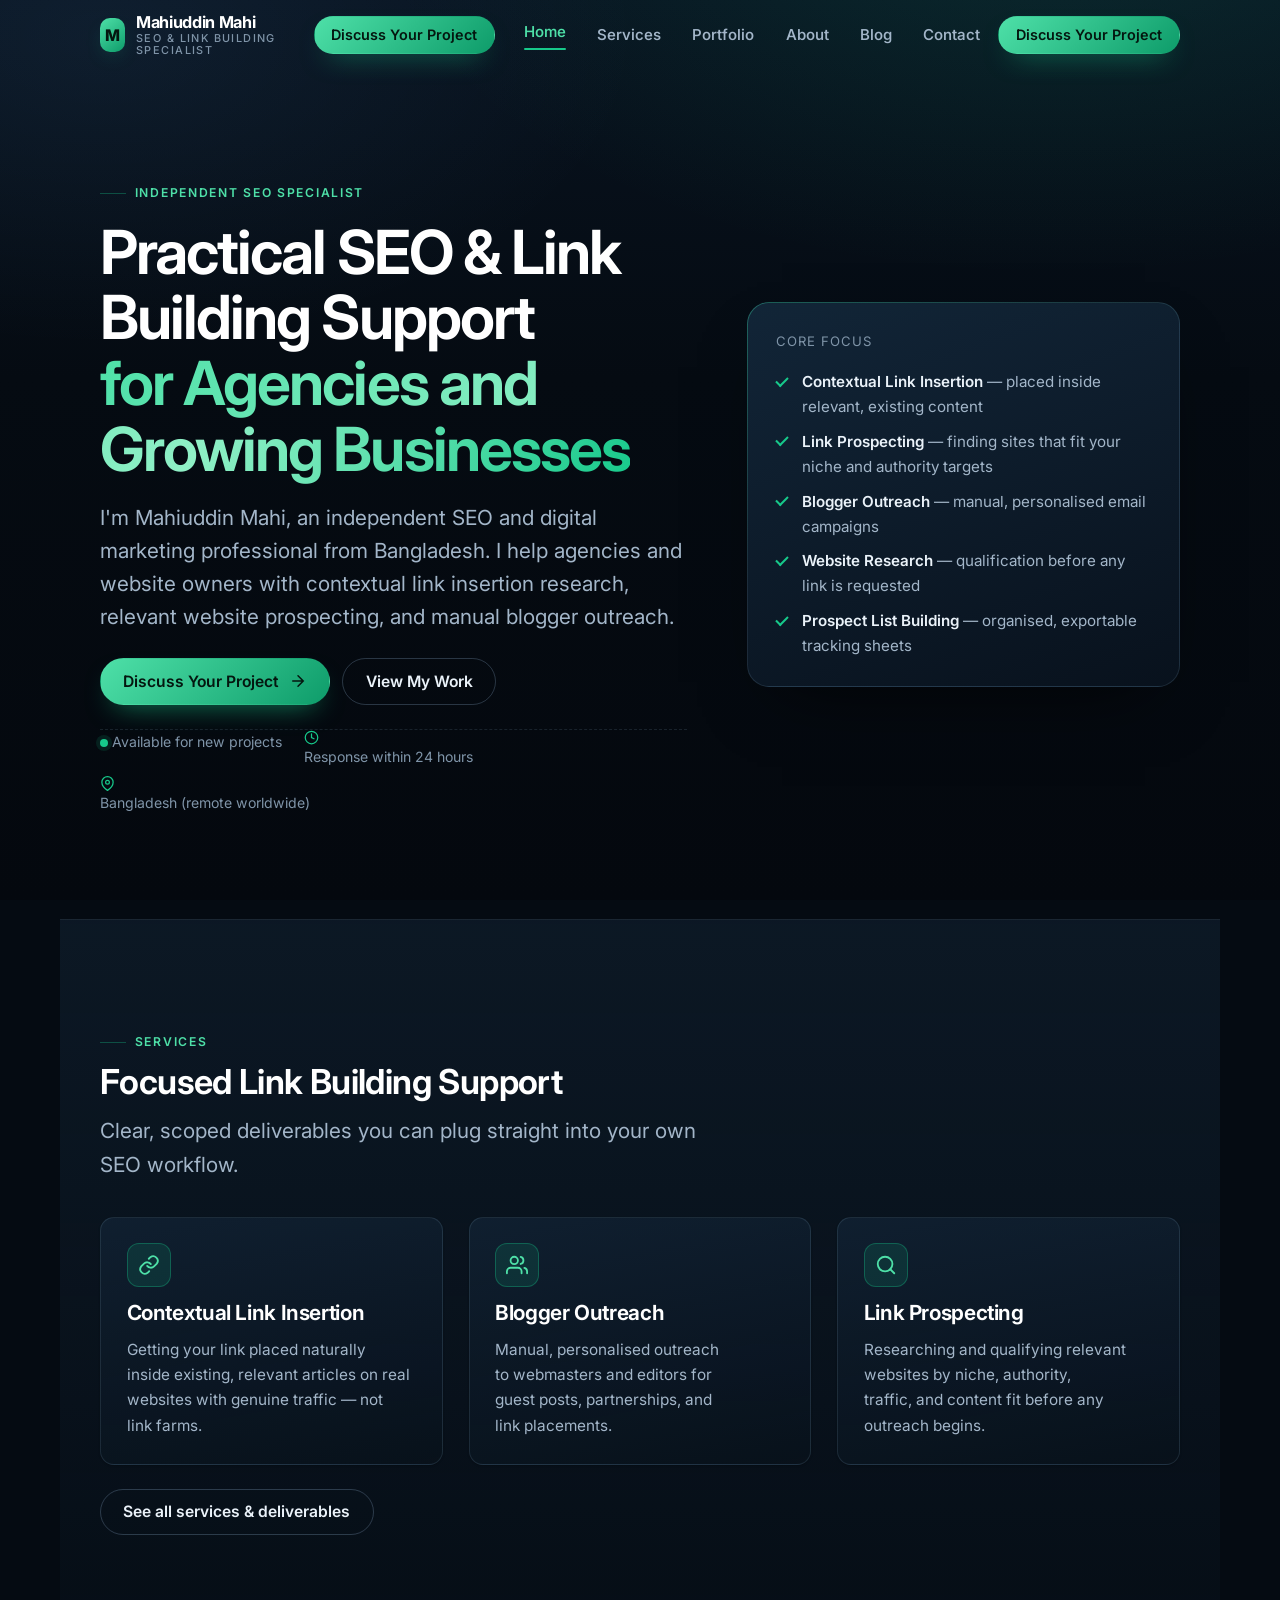
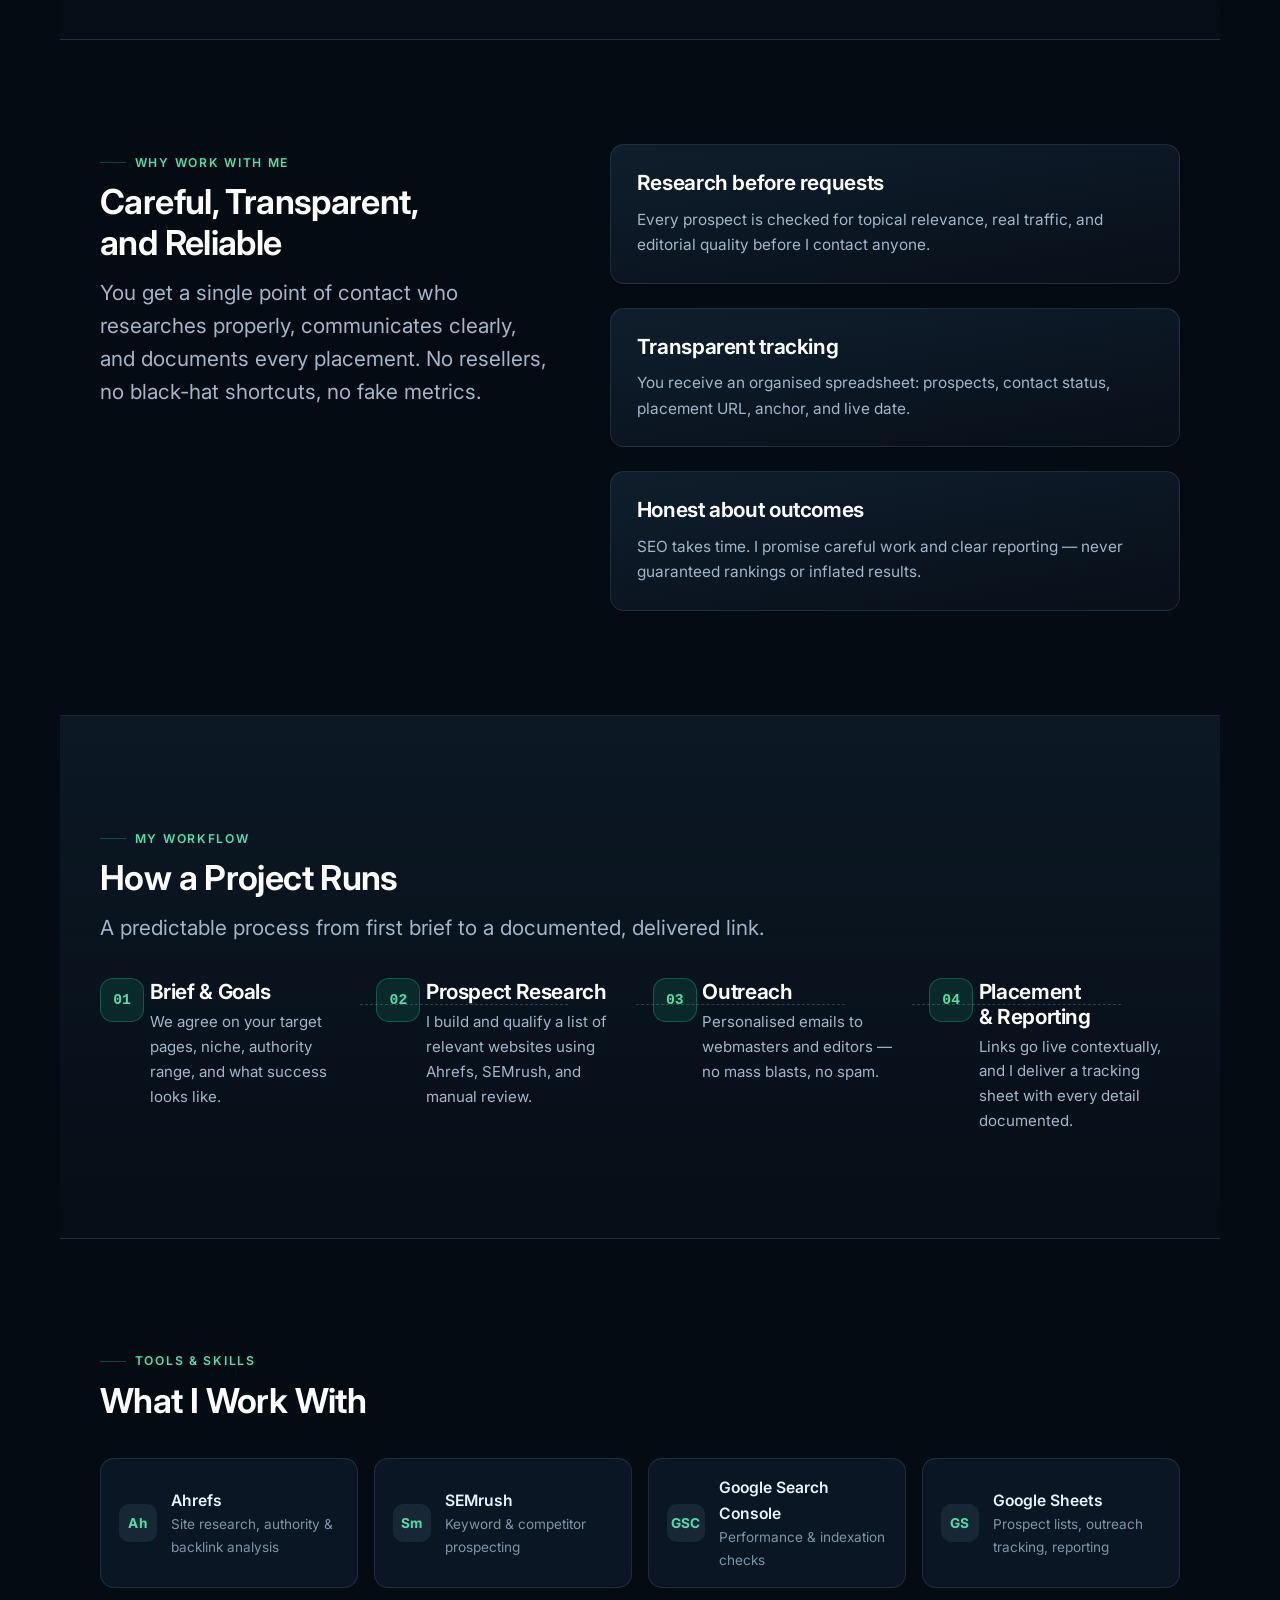
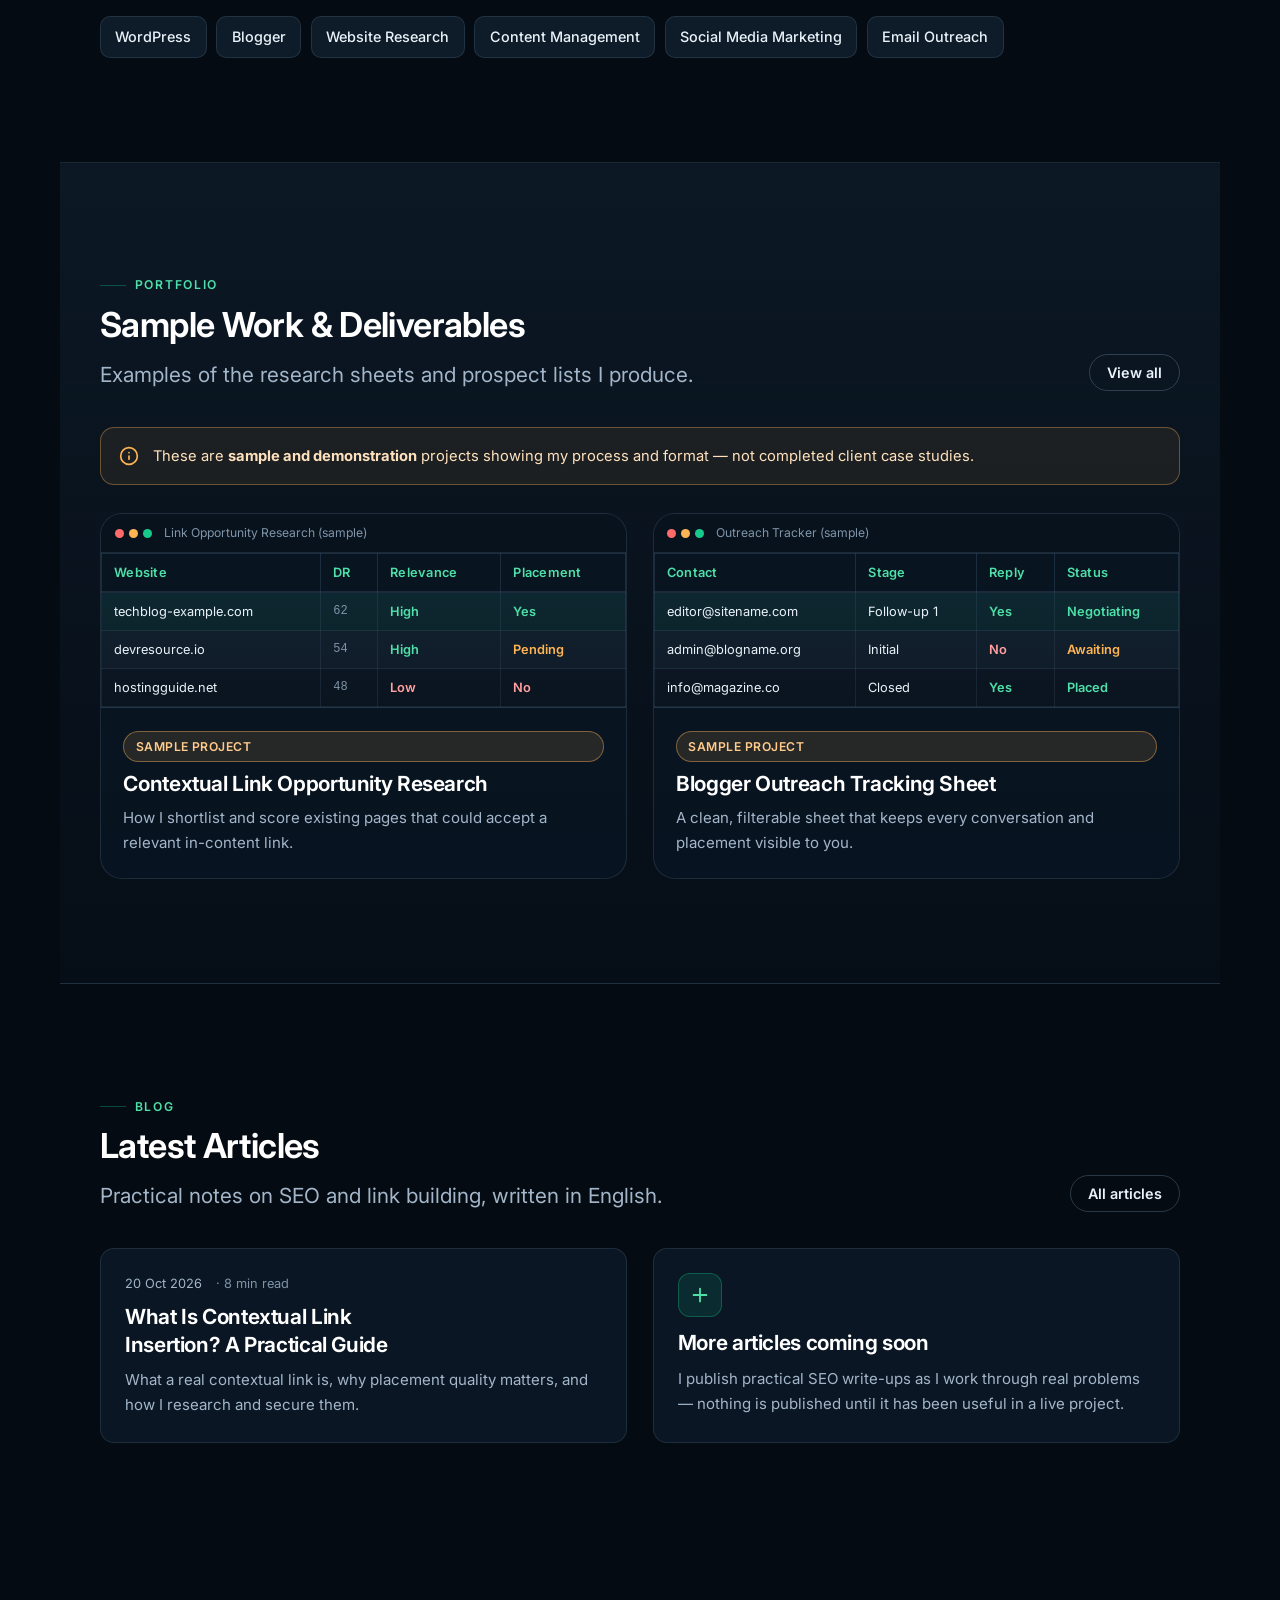
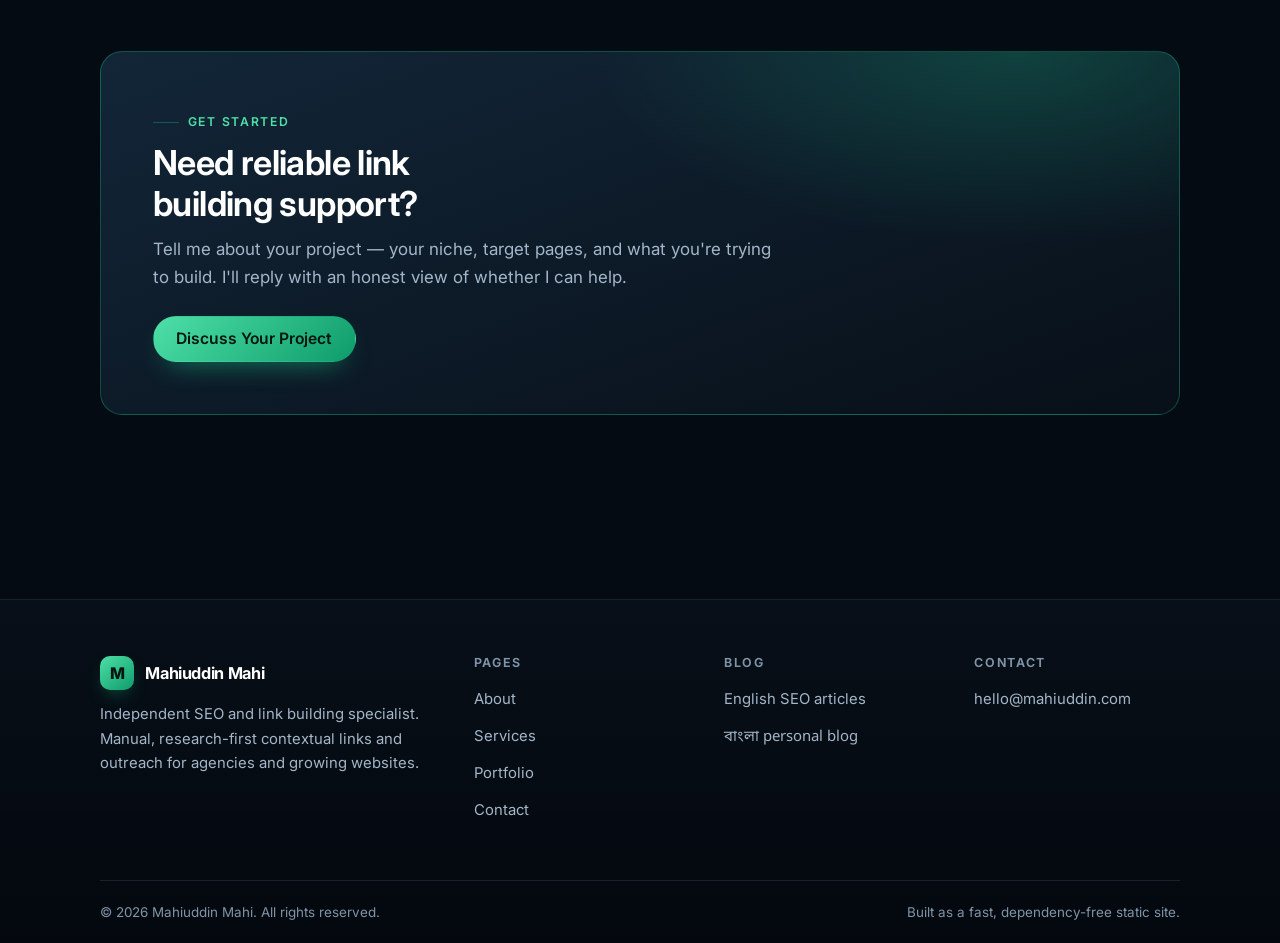
==== commit d906c028: "Make the professional site English-only and turn /bn/ into the personal Bangla blog The Bengali dupl" ====
--- a/index.html
+++ b/index.html
@@ -3,14 +3,10 @@
 <head>
 <meta charset="utf-8">
 <meta name="viewport" content="width=device-width, initial-scale=1">
+<meta name="robots" content="noindex, follow">
 <title>Mahiuddin Mahi — SEO &amp; Contextual Link Building Specialist</title>
 <meta name="description" content="Independent SEO and link building specialist in Bangladesh. Manual contextual link insertion, blogger outreach and link prospecting for agencies.">
 <link rel="canonical" href="https://mahiuddin.com/">
-
-<!-- hreflang for English and Bengali versions -->
-<link rel="alternate" hreflang="en" href="https://mahiuddin.com/">
-<link rel="alternate" hreflang="bn" href="https://mahiuddin.com/bn/">
-<link rel="alternate" hreflang="x-default" href="https://mahiuddin.com/">
 
 <!-- Open Graph -->
 <meta property="og:type" content="website">
@@ -21,7 +17,6 @@
 <meta property="og:image:width" content="2400">
 <meta property="og:image:height" content="1260">
 <meta property="og:locale" content="en_US">
-<meta property="og:locale:alternate" content="bn_BD">
 <meta property="og:site_name" content="Mahiuddin Mahi">
 
 <!-- Twitter Card -->
@@ -89,10 +84,6 @@
     </a>
 
     <div class="nav__actions">
-      <span class="lang-switch">
-        <a href="/" aria-current="true">EN</a>
-        <a href="/bn/" lang="bn">বাংলা</a>
-      </span>
       <a href="/contact/" class="btn btn--primary btn--sm">Discuss Your Project</a>
     </div>
 
@@ -109,12 +100,6 @@
       <li><a href="/blog/" class="nav__link">Blog</a></li>
       <li><a href="/contact/" class="nav__link">Contact</a></li>
       <li><a href="/contact/" class="btn btn--primary btn--sm nav__cta">Discuss Your Project</a></li>
-      <li>
-        <span class="lang-switch">
-          <a href="/" aria-current="true">EN</a>
-          <a href="/bn/" lang="bn">বাংলা</a>
-        </span>
-      </li>
     </ul>
   </nav>
 </header>
@@ -402,7 +387,7 @@
       <div>
         <span class="eyebrow">Blog</span>
         <h2 id="blog-heading">Latest Articles</h2>
-        <p class="lead">Practical notes on SEO and link building — in English and Bangla.</p>
+        <p class="lead">Practical notes on SEO and link building, written in English.</p>
       </div>
       <a href="/blog/" class="btn btn--ghost btn--sm">All articles</a>
     </div>
@@ -417,21 +402,12 @@
         <p>What a real contextual link is, why placement quality matters, and how I research and secure them.</p>
       </article>
 
-      <article class="post-card" lang="bn">
-        <div class="post-meta">
-          <span>20 অক্টোবর ২০২৬</span>
-          <span>· ৮ মিনিট</span>
-        </div>
-        <h3><a href="/bn/blog/contextual-link-insertion/">Contextual Link Insertion কী? সহজ ব্যবহারিক গাইড</a></h3>
-        <p>আসল contextual link কী, কেন placement-এর মান গুরুত্বপূর্ণ, এবং আমি কীভাবে এগুলো খুঁজে বের করি।</p>
-      </article>
-
       <article class="post-card">
         <div class="card__icon">
           <svg viewBox="0 0 24 24" fill="none" stroke="currentColor" stroke-width="2" stroke-linecap="round"><path d="M12 5v14M5 12h14"/></svg>
         </div>
         <h3>More articles coming soon</h3>
-        <p>I publish practical SEO write-ups in both English and Bangla as I work through real problems.</p>
+        <p>I publish practical SEO write-ups as I work through real problems — nothing is published until it has been useful in a live project.</p>
       </article>
     </div>
   </section>
@@ -475,8 +451,8 @@
       <div class="footer">
         <h3>Blog</h3>
         <ul class="footer__links">
-          <li><a href="/blog/">English articles</a></li>
-          <li><a href="/bn/blog/" lang="bn">বাংলা আর্টিকেল</a></li>
+          <li><a href="/blog/">English SEO articles</a></li>
+          <li><a href="/bn/" lang="bn">বাংলা personal blog</a></li>
         </ul>
       </div>
 
@@ -485,7 +461,6 @@
         <ul class="footer__links">
           <li><a href="mailto:hello@mahiuddin.com" data-site="email" data-site-text="visible">hello@mahiuddin.com</a></li>
           <li><a href="https://www.fiverr.com/" data-social="fiverrUrl" data-hide-if-empty rel="noopener nofollow">Fiverr profile</a></li>
-          <li><a href="/bn/" lang="bn">Switch to Bangla</a></li>
         </ul>
       </div>
     </div>
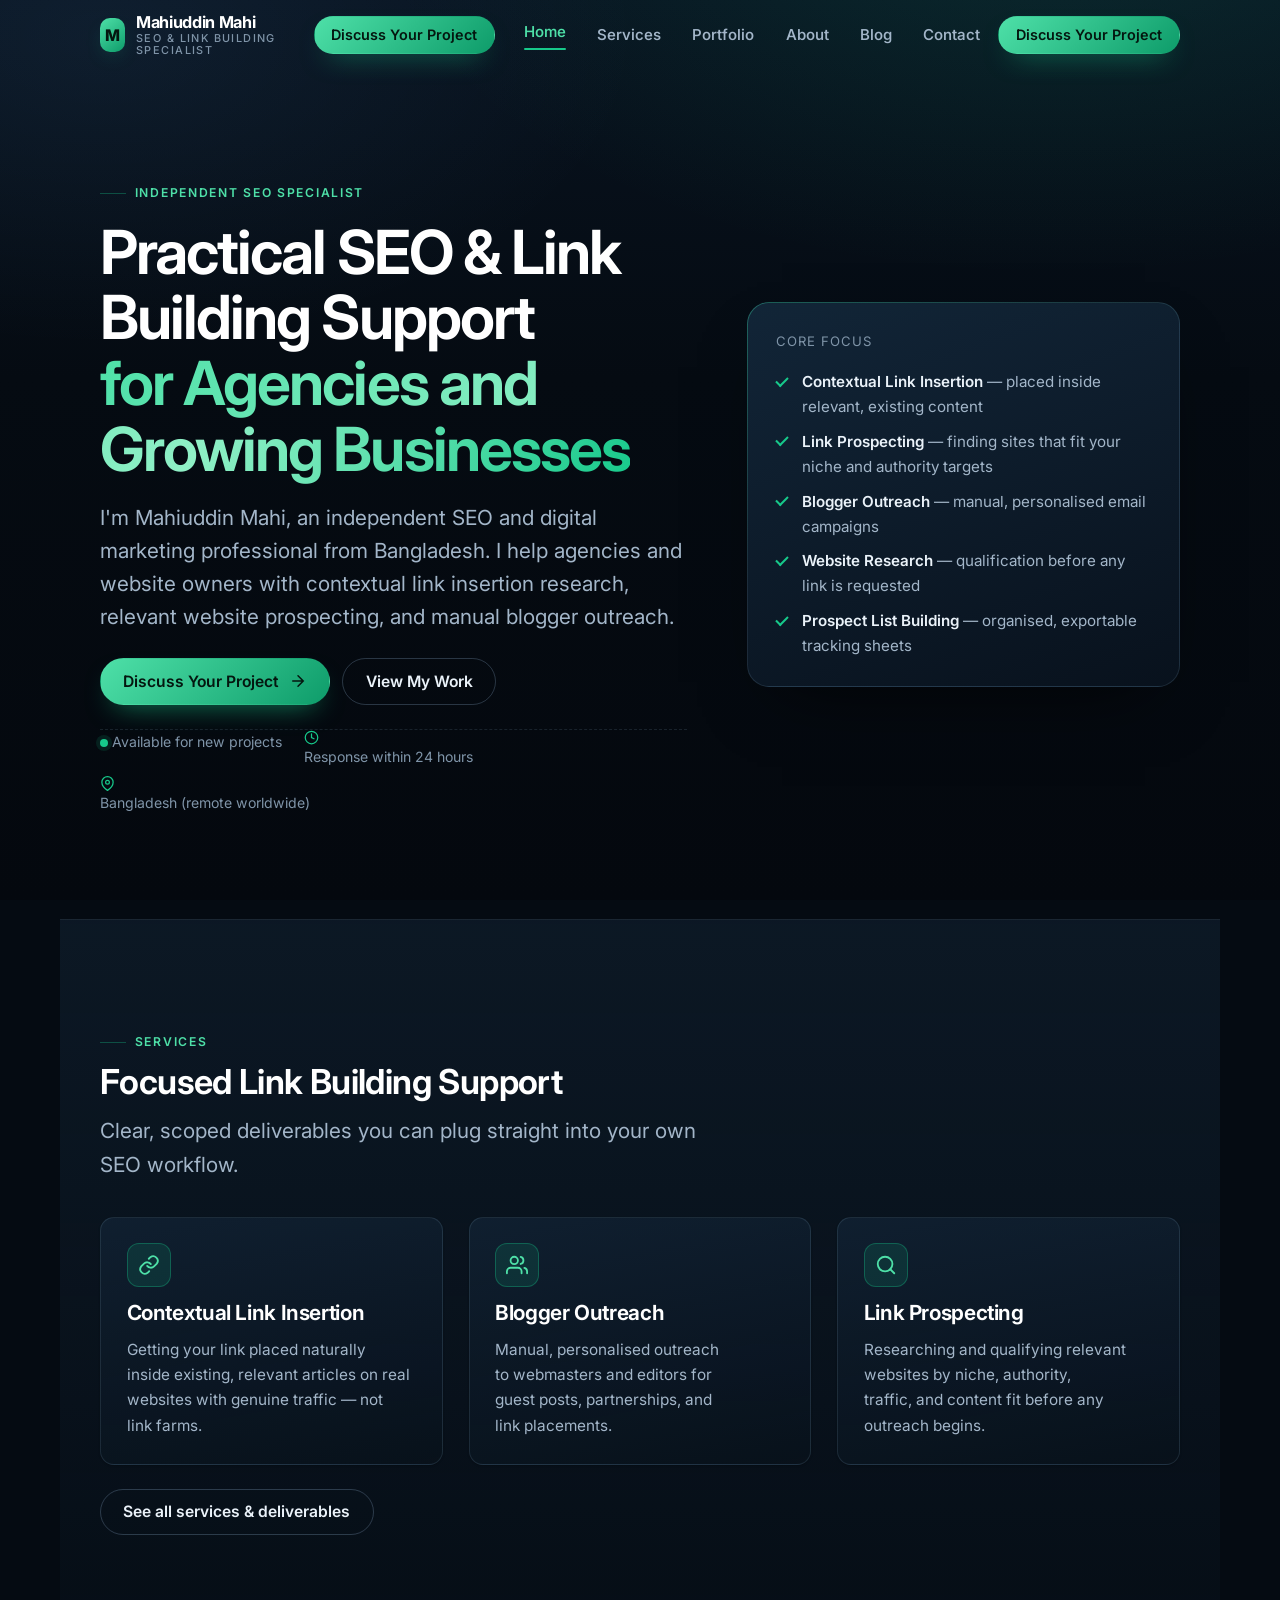
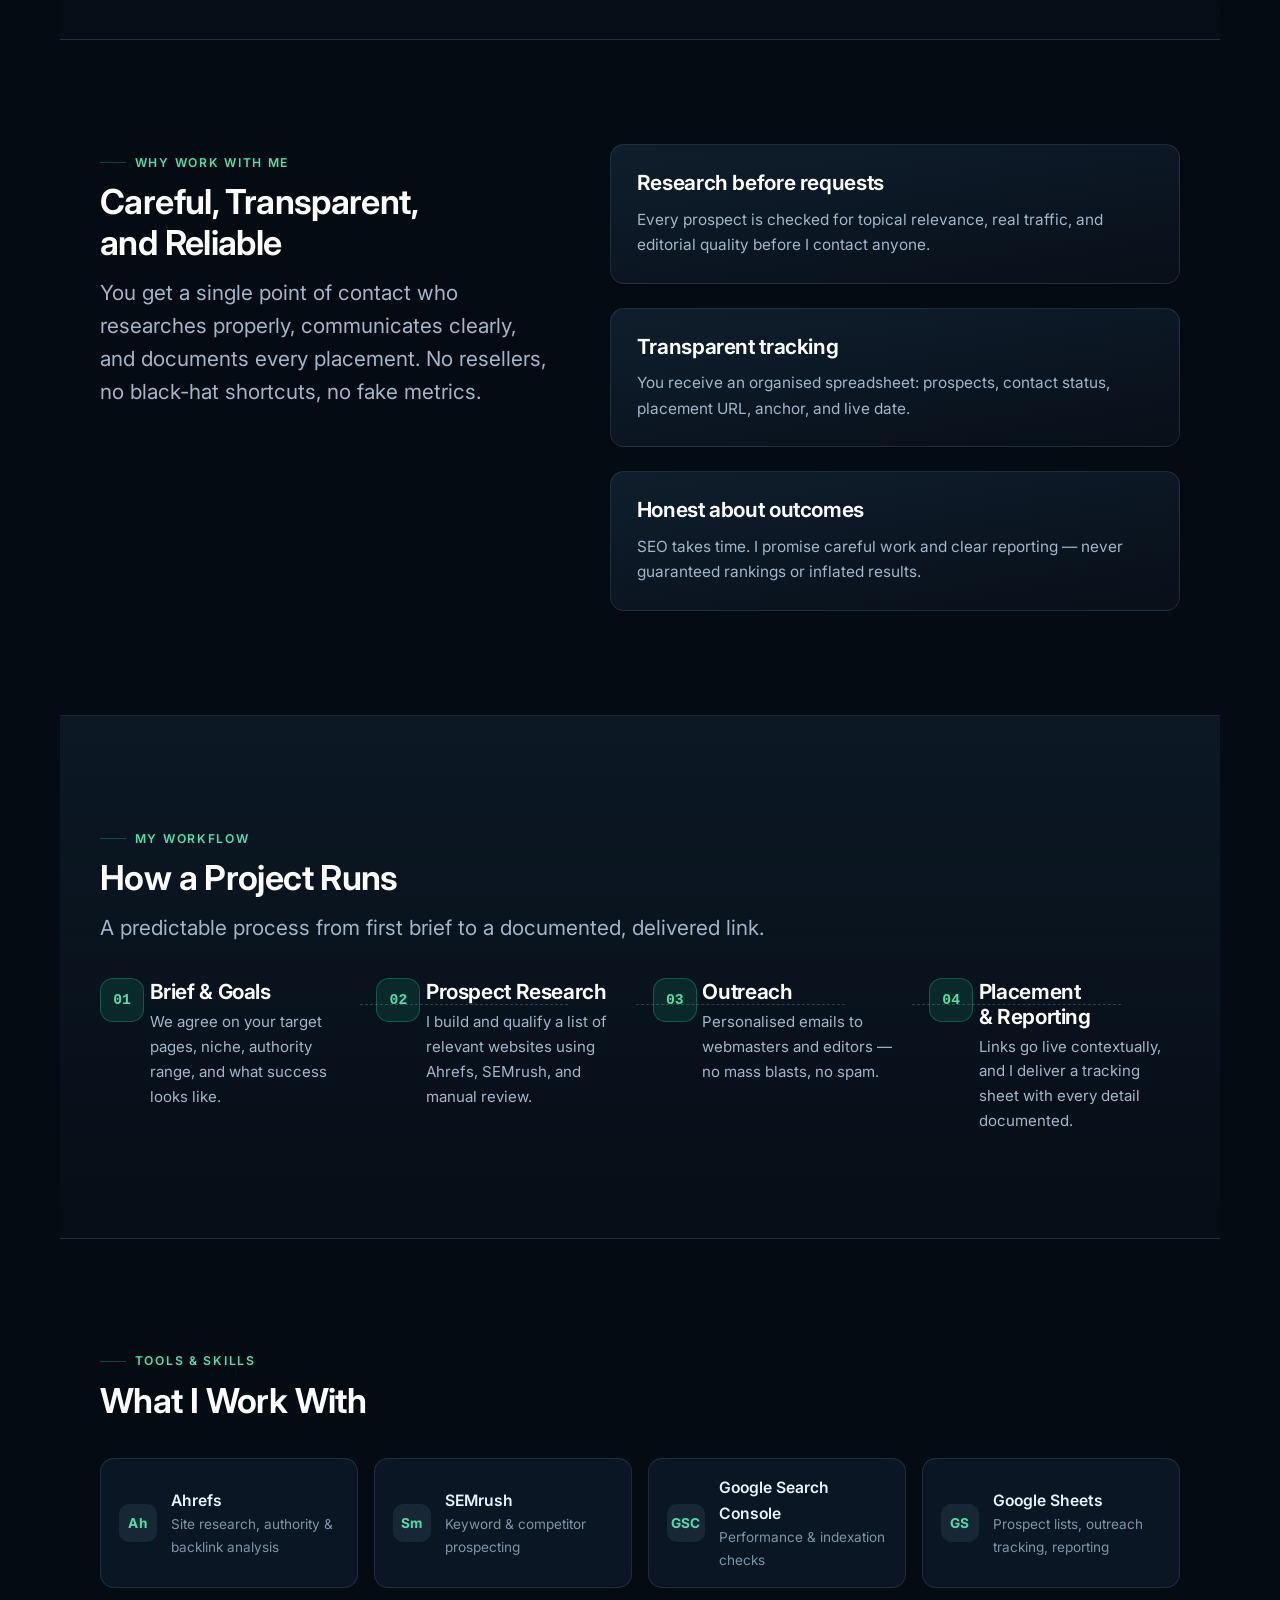
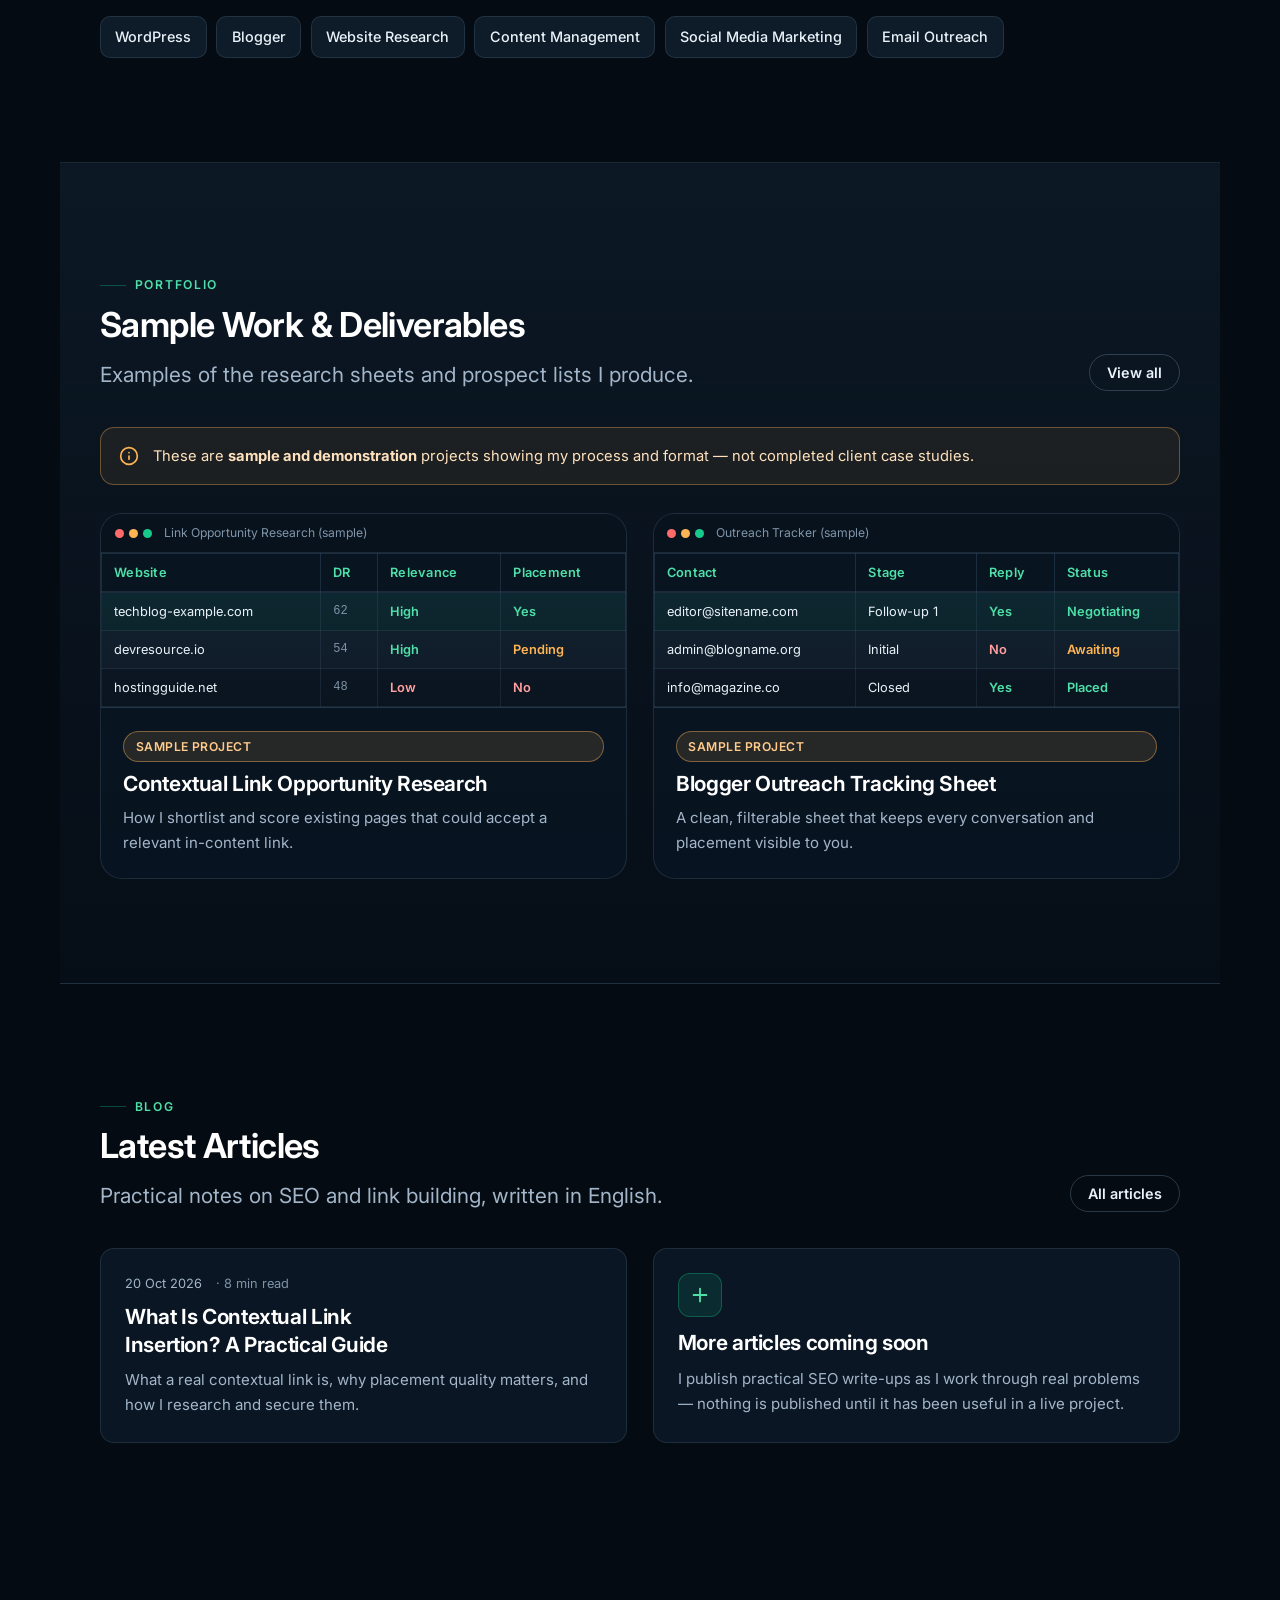
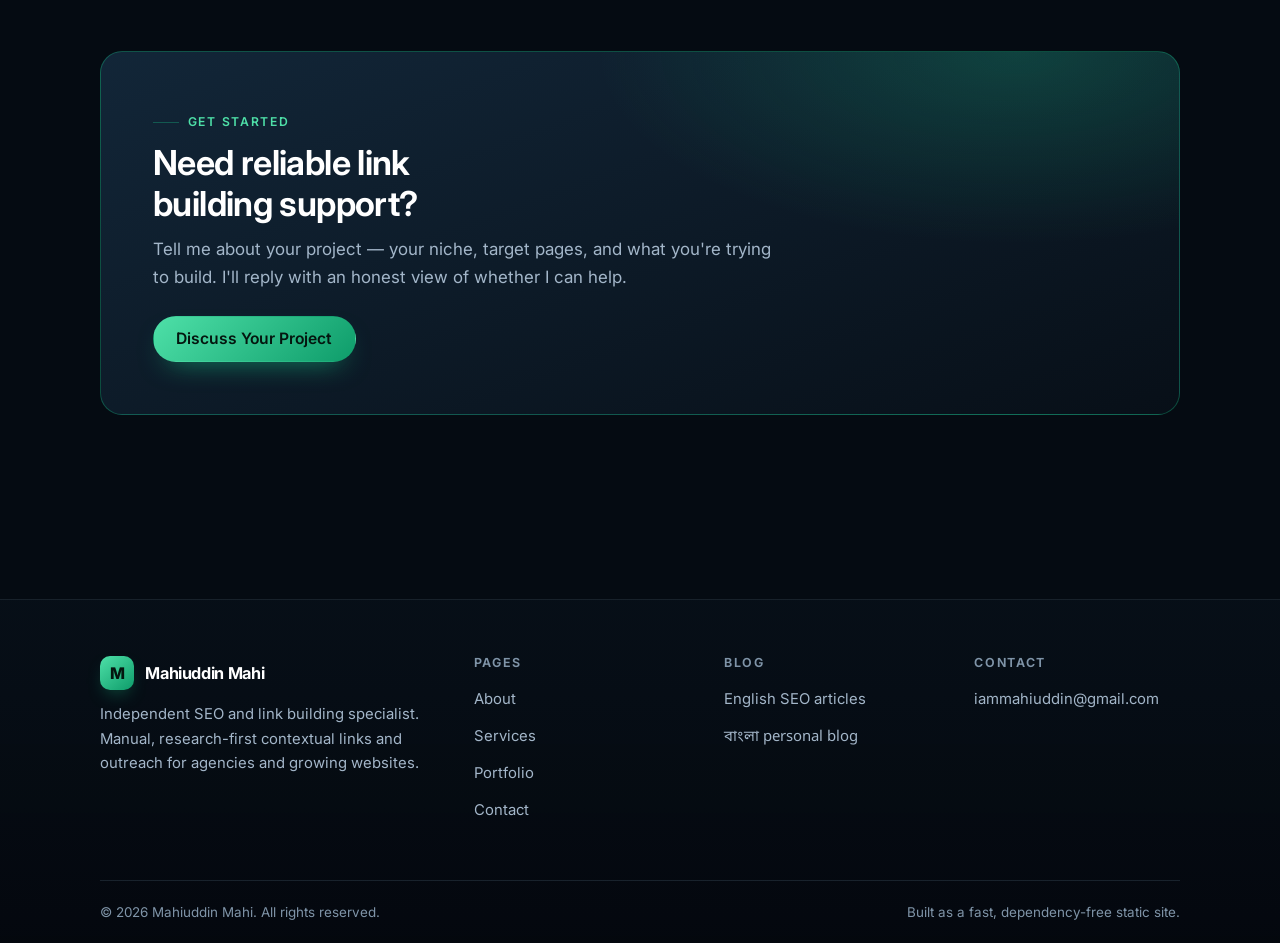
==== commit fb998a82: "Point every contact link at the Gmail address that actually receives mail hello@mahiuddin.com was a " ====
--- a/index.html
+++ b/index.html
@@ -459,7 +459,7 @@
       <div class="footer">
         <h3>Contact</h3>
         <ul class="footer__links">
-          <li><a href="mailto:hello@mahiuddin.com" data-site="email" data-site-text="visible">hello@mahiuddin.com</a></li>
+          <li><a href="mailto:iammahiuddin@gmail.com" data-site="email" data-site-text="visible">iammahiuddin@gmail.com</a></li>
           <li><a href="https://www.fiverr.com/" data-social="fiverrUrl" data-hide-if-empty rel="noopener nofollow">Fiverr profile</a></li>
         </ul>
       </div>
